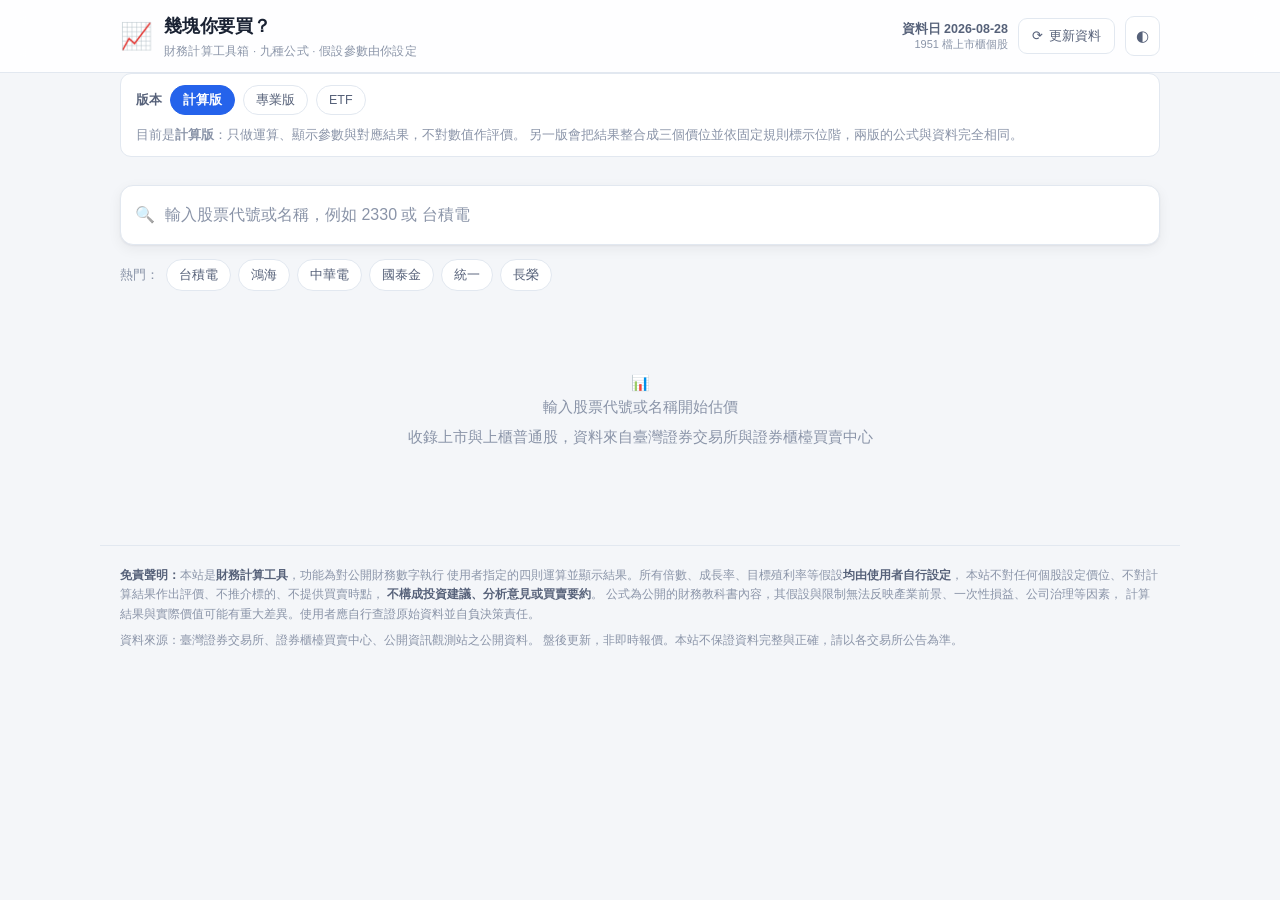
==== index.html @ 464965db "版本更名，並說明折價的四個解讀陷阱 投資判讀版 → 專業版，計算工具版 → 計算版（21 處，含三頁切換列、 標題、說明文字與 README）。  ETF 頁新增「折價就是便宜嗎？」一節。折價在算術上" ====
<!DOCTYPE html>
<html lang="zh-Hant">
<head>
<meta charset="utf-8">
<meta name="viewport" content="width=device-width, initial-scale=1">
<title>幾塊你要買？ ｜ 計算版</title>
<meta name="description" content="台股財務計算工具箱：以本益比、股價淨值比、殖利率、葛拉漢公式等九種公開財務公式，依你自訂的假設參數計算對應股價。資料取自證交所與櫃買中心公開資訊，不提供投資建議。">
<link rel="stylesheet" href="assets/style.css">
<link rel="icon" href="data:image/svg+xml,<svg xmlns='http://www.w3.org/2000/svg' viewBox='0 0 100 100'><text y='.9em' font-size='90'>📈</text></svg>">
</head>
<body>

<header class="topbar">
  <div class="wrap topbar-inner">
    <div class="brand">
      <span class="brand-mark">📈</span>
      <div>
        <h1>幾塊你要買？</h1>
        <p class="brand-sub">財務計算工具箱 · 九種公式 · 假設參數由你設定</p>
      </div>
    </div>
    <div class="topbar-actions">
      <div class="datainfo">
        <span id="dataDate" class="datainfo-date">載入中…</span>
        <span id="dataCount" class="datainfo-count"></span>
      </div>
      <button id="refreshBtn" class="btn btn-ghost" title="直接向證交所 / 櫃買中心抓取最新資料">
        <span class="btn-ico">⟳</span> 更新資料
      </button>
      <button id="themeBtn" class="btn btn-icon" title="切換深淺色">◐</button>
    </div>
  </div>
</header>

<main class="wrap">

  <nav class="editions">
    <span class="editions-label">版本</span>
    <a href="index.html" class="current">計算版</a>
    <a href="pro.html">專業版</a>
    <a href="etf.html">ETF</a>
    <span class="editions-hint">目前是<strong>計算版</strong>：只做運算、顯示參數與對應結果，不對數值作評價。
      另一版會把結果整合成三個價位並依固定規則標示位階，兩版的公式與資料完全相同。</span>
  </nav>

  <!-- 搜尋 -->
  <section class="search-block">
    <div class="search-box">
      <span class="search-ico">🔍</span>
      <input id="q" type="search" autocomplete="off" spellcheck="false"
             placeholder="輸入股票代號或名稱，例如 2330 或 台積電" aria-label="搜尋股票">
      <button id="clearBtn" class="search-clear" hidden aria-label="清除">✕</button>
    </div>
    <ul id="suggest" class="suggest" hidden></ul>
    <div class="quickpicks">
      <span class="quickpicks-label">熱門：</span>
      <button class="chip" data-code="2330">台積電</button>
      <button class="chip" data-code="2317">鴻海</button>
      <button class="chip" data-code="2412">中華電</button>
      <button class="chip" data-code="2882">國泰金</button>
      <button class="chip" data-code="1216">統一</button>
      <button class="chip" data-code="2603">長榮</button>
    </div>
  </section>

  <div id="loading" class="state-msg">正在載入股價資料…</div>
  <div id="errorBox" class="state-msg state-error" hidden></div>

  <!-- 結果 -->
  <section id="result" hidden>

    <!-- 個股概況 -->
    <div class="card stock-head">
      <div class="stock-id">
        <h2><span id="sName">—</span> <span id="sCode" class="code">—</span></h2>
        <span id="sMarket" class="tag">—</span>
        <span id="sDate" class="tag tag-quiet">—</span>
      </div>
      <div class="stock-price">
        <span class="label">收盤價</span>
        <strong id="sPrice">—</strong>
        <span class="unit">元</span>
      </div>
      <dl class="fundamentals">
        <div><dt>EPS<small>近四季</small></dt><dd id="sEps">—</dd></div>
        <div><dt>每股淨值<small>最近一季</small></dt><dd id="sBvps">—</dd></div>
        <div><dt>ROE<small>近四季</small></dt><dd id="sRoe">—</dd></div>
        <div><dt>現金股利<small>近一年</small></dt><dd id="sDps">—</dd></div>
        <div><dt>本益比<small>目前</small></dt><dd id="sPe">—</dd></div>
        <div><dt>股價淨值比<small>目前</small></dt><dd id="sPb">—</dd></div>
        <div><dt>現金殖利率<small>目前</small></dt><dd id="sY">—</dd></div>
        <div><dt>財報基準<small>—</small></dt><dd id="sFq">—</dd></div>
      </dl>
      <div id="dilutionNote" class="dilution-note" hidden></div>
    </div>

    <!-- 綜合結論 -->
    <div class="card summary">
      <div class="summary-head">
        <h3>計算值彙總</h3>
        <p class="summary-sub">下方各公式在你設定的參數下算出的數值，做<strong>敘述統計</strong>。
          本站不對這些數值作評價，也不提供買賣建議。勾選卡片可調整納入哪些公式。</p>
      </div>
      <div class="summary-grid">
        <div class="sum-cell lo"><span class="sum-label">最小計算值</span><strong id="tCheap">—</strong></div>
        <div class="sum-cell mid"><span class="sum-label">中位數</span><strong id="tFair">—</strong></div>
        <div class="sum-cell hi"><span class="sum-label">最大計算值</span><strong id="tRich">—</strong></div>
      </div>
      <div class="gauge">
        <div class="gauge-track">
          <div class="gauge-seg seg-cheap"></div>
          <div class="gauge-seg seg-fair"></div>
          <div class="gauge-seg seg-rich"></div>
          <div id="gaugeMark" class="gauge-mark" style="left:50%">
            <span class="gauge-bubble">現價 <b id="gaugePrice">—</b></span>
          </div>
        </div>
        <div class="gauge-scale">
          <span id="gScaleL" style="left:25%">—</span>
          <span id="gScaleM" style="left:50%">—</span>
          <span id="gScaleR" style="left:75%">—</span>
        </div>
      </div>
      <p id="verdict" class="verdict">—</p>
    </div>

    <!-- 計算公式 -->
    <div id="methods" class="methods"></div>

    <!-- 參數 -->
    <details class="card params">
      <summary><h3>計算參數</h3><span class="params-hint">所有假設都由你設定，改動會立即重算</span></summary>
      <div class="params-body">

        <div class="param-group">
          <h4>資料基準</h4>
          <label class="switch-row">
            <input type="checkbox" id="pUseBands" checked>
            <span>優先使用「該股自身的歷史評價區間」（近 5 年 P20 / P50 / P80）</span>
          </label>
          <p class="param-note">
            這是該股自身過去 5 年實際交易出來的統計分位數，屬客觀歷史紀錄。
            關閉後，本益比類、股價淨值比法、股利法一律改用下方你自訂的固定倍數
            （股價營收比本來就只吃自訂倍數）。上櫃股票因來源未提供歷史資料，一律使用自訂倍數。
          </p>
        </div>

        <div class="param-group">
          <h4>自訂每股盈餘（EPS）</h4>
          <div class="param-row">
            <label>預估年度 EPS
              <input type="number" id="pCustomEps" value="" min="0" max="9999" step="0.01"
                     placeholder="留空 = 自動"> 元</label>
          </div>
          <p class="param-note">
            填入數字後，所有以「預估 EPS」為基礎的公式（年化本益比、月營收動能、
            本益成長比、葛拉漢公式）一律改用你輸入的值，卡片會標示「你輸入的 EPS」。
            留空則沿用本站依季報與月營收算出的數字。
          </p>
        </div>

        <div class="param-group">
          <h4>本益比倍數（無歷史資料時，年化版與近四季版共用）</h4>
          <div class="param-row">
            <label>低 <input type="number" id="pPeLo" value="10" min="1" max="100" step="0.5"> 倍</label>
            <label>中 <input type="number" id="pPeMid" value="15" min="1" max="100" step="0.5"> 倍</label>
            <label>高 <input type="number" id="pPeHi" value="20" min="1" max="100" step="0.5"> 倍</label>
          </div>
        </div>

        <div class="param-group">
          <h4>股價淨值比倍數（無歷史資料時）</h4>
          <div class="param-row">
            <label>低 <input type="number" id="pPbLo" value="0.8" min="0.1" max="20" step="0.1"> 倍</label>
            <label>中 <input type="number" id="pPbMid" value="1.2" min="0.1" max="20" step="0.1"> 倍</label>
            <label>高 <input type="number" id="pPbHi" value="1.8" min="0.1" max="20" step="0.1"> 倍</label>
          </div>
        </div>

        <div class="param-group">
          <h4>目標現金殖利率（無歷史資料時）</h4>
          <div class="param-row">
            <label>高 <input type="number" id="pYHi" value="6.25" min="0.1" max="30" step="0.05"> %</label>
            <label>中 <input type="number" id="pYMid" value="5" min="0.1" max="30" step="0.05"> %</label>
            <label>低 <input type="number" id="pYLo" value="3.125" min="0.1" max="30" step="0.05"> %</label>
          </div>
          <p class="param-note">
            殖利率與價格成反比，殖利率設得越高、算出的對應價越低。
            預設值 6.25 / 5 / 3.125% 即「現金股利 × 16 / 20 / 32 倍」的換算。
          </p>
        </div>

        <div class="param-group">
          <h4>股價營收比倍數（P/S）</h4>
          <div class="param-row">
            <label>低 <input type="number" id="pPsLo" value="0.6" min="0.05" max="30" step="0.1"> 倍</label>
            <label>中 <input type="number" id="pPsMid" value="1.2" min="0.05" max="30" step="0.1"> 倍</label>
            <label>高 <input type="number" id="pPsHi" value="2.5" min="0.05" max="30" step="0.1"> 倍</label>
          </div>
          <p class="param-note">
            合理倍數因產業差異極大 —— 軟體與 IC 設計常在 5~10 倍，
            通路與代工可能低於 0.5 倍。務必依同業水準調整。
          </p>
        </div>

        <div class="param-group">
          <h4>本益成長比（PEG）</h4>
          <div class="param-row">
            <label>低 PEG <input type="number" id="pPegLo" value="0.75" min="0.1" max="5" step="0.05"></label>
            <label>中 PEG <input type="number" id="pPegMid" value="1" min="0.1" max="5" step="0.05"></label>
            <label>高 PEG <input type="number" id="pPegHi" value="1.5" min="0.1" max="5" step="0.05"></label>
            <label>成長率上限 <input type="number" id="pGCap" value="40" min="5" max="200" step="5"> %</label>
          </div>
          <p class="param-note">
            PEG = 本益比 ÷ 盈餘成長率。文獻上常以 1 作為對照基準，這裡的三組值
            由你自行設定。成長率上限用來避免基期過低（例如去年只賺 0.1 元）
            算出極端的倍數。
          </p>
        </div>

        <div class="param-group">
          <h4>葛拉漢公式　V = EPS × (8.5 + 2g)</h4>
          <div class="param-row">
            <label>成長率 g <input type="number" id="pGrahamG" value="5" min="-4" max="50" step="0.5"> %</label>
            <label>敏感度 ± <input type="number" id="pGrahamSpan" value="2" min="0" max="20" step="0.5"> %</label>
          </div>
          <p class="param-note">
            8.5 是葛拉漢 1962 年提出的「零成長公司」基準本益比。g 由你自行判斷輸入，
            本站不替任何個股預設成長率；敏感度用來同時看 g ± 若干百分點的結果。
          </p>
        </div>

        <div class="param-group">
          <h4>ROE 法</h4>
          <div class="param-row">
            <label>要求報酬率 r <input type="number" id="pR" value="8" min="1" max="40" step="0.5"> %</label>
            <label>永續成長率 g <input type="number" id="pG" value="2" min="0" max="15" step="0.5"> %</label>
            <label>安全邊際 <input type="number" id="pMos" value="25" min="0" max="60" step="5"> %</label>
          </div>
          <p class="param-note">g 必須小於 r，否則模型無解。</p>
        </div>

        <button id="resetParams" class="btn btn-ghost btn-sm">還原預設值</button>
      </div>
    </details>

    <!-- 方法說明 -->
    <details class="card explain">
      <summary><h3>九種公式怎麼算？</h3></summary>
      <div class="explain-body">
        <h4>1. 本益比法 —— 年化 EPS（Forward P/E）</h4>
        <p>交易所的本益比是用<strong>近四季 EPS</strong> 算的，反映過去一整年；
           獲利正在成長或衰退的公司，近四季會落後於現況。這個方法改用最新一期
           季報的當年度累計每股盈餘，把它年化成全年預估：</p>
        <pre>年化 EPS = 當年度累計 EPS ÷ 季別 × 4
對應價 = 年化 EPS × 你設定的本益比倍數</pre>
        <p>Q1 乘 4、Q2 乘 2、Q3 乘 4/3、Q4 就是全年。<strong>季數越少，外推成分越重</strong>，
           淡旺季明顯或有一次性損益的公司容易失真，卡片上會標明是用幾季推的。
           倍數與下方的近四季本益比法一樣，優先取該股近 5 年區間。</p>
        <p>各公司申報時間不同，所以<strong>每檔股票用的季別不一樣</strong> —— 卡片標籤會直接寫
           <code>年化 · 115Q2</code> 或 <code>年化 · 115Q1</code>，讓你一眼看出這個估價是用哪一期
           財報推的。已送最新一季的用最新，還沒送的自動退回上一季，不會因此沒有數字。</p>
        <p>順帶一提，近四季虧損的公司交易所不提供本益比，下方的近四季本益比法會標示不適用；
           但如果它今年已經轉盈，這個年化法仍然算得出來。</p>

        <h4>2. 本益比法 —— 近四季 EPS（Trailing P/E）</h4>
        <pre>對應價 = 近四季 EPS × 你設定的本益比倍數</pre>
        <p>最直覺的方法，倍數同樣優先取該股自身近 5 年區間。
           虧損（EPS 為負或無本益比）時不適用；獲利大起大落的公司也容易失真。</p>

        <h4>3. 本益成長比（PEG Ratio）</h4>
        <p>本益比法最大的盲點是完全不理會成長性 —— 同樣 20 倍本益比，年成長 5% 與 30%
           的公司價值天差地遠。PEG 把成長率放進分母：</p>
        <pre>PEG    = 本益比 ÷ 盈餘成長率(%)
對應價 = 預估今年 EPS × 成長率(%) × 你設定的目標 PEG</pre>
        <p>文獻上常以 PEG = 1 作為對照基準，三組目標值由你自行設定。成長率取
           「預估今年 EPS ÷ 去年全年 EPS − 1」，並設有上限（預設 40%），
           避免去年基期過低時算出離譜的目標本益比。
           <strong>去年虧損或今年衰退時不適用</strong>，景氣循環股也容易在高峰期被高估。</p>

        <h4>4. 月營收動能法（Revenue Momentum）</h4>
        <p>台股規定每月 10 日前公布上月營收，是<strong>最即時</strong>的基本面資料 ——
           比季報快約 35 天（季報要等季末後 45 天）。獲利動能轉折時，月營收會先反映。</p>
        <pre>推估年營收 = 當年累計營收 ÷ 已過月數 × 12
推估年 EPS = 推估年營收 × (季報累計 EPS ÷ 季報累計營收)
對應價     = 推估年 EPS × 你設定的本益比倍數</pre>
        <p>括號那一項是「每一元營收貢獻多少每股盈餘」，由季報反推，因此不必查股數，
           也自動涵蓋了稅率與業外損益的平均水準。<strong>前提是淨利率維持穩定</strong> ——
           毛利率大幅變動的公司會失準。金融保險業沒有可比的營收概念，不適用。</p>

        <h4>5. 葛拉漢公式（Graham Formula）</h4>
        <p>出自葛拉漢《The Intelligent Investor》修訂版所載的簡化算式：</p>
        <pre>V = EPS × (8.5 + 2g)</pre>
        <p><strong>8.5</strong> 是葛拉漢 1962 年觀察到「零成長公司」的基準本益比，
           <strong>g</strong> 為預期年成長率（%）。</p>
        <p>本站<strong>不替任何個股預設 g</strong> —— 它完全由你在「計算參數」中輸入，
           卡片會同時列出 g ± 敏感度的三組結果，讓你直接看到假設變動的影響。
           EPS 預設採用本站依季報／月營收算出的預估值，你也可以在參數區覆寫成自己的數字。</p>
        <p>需要注意：此式是 1960 年代的經驗公式，未考慮利率環境（原著另有以 AAA 公司債
           殖利率調整的版本），對高成長股會給出很高的倍數，請自行判斷適用性。</p>

        <h4>6. ROE 法（股東權益報酬率法）</h4>
        <p>用公司「幫股東賺錢的效率」反推它的淨值該值多少倍。由高登成長模型推導：</p>
        <pre>合理股價淨值比 = (ROE − g) ÷ (r − g)
對應價 = 每股淨值 × 模型算出的股價淨值比</pre>
        <p>r 是你要求的年報酬率，g 是你假設的長期成長率，兩者都由你輸入。
           ROE 高於 r 時模型會給出高於淨值的倍數，低於 r 時則相反；
           上下限再依你設定的安全邊際計算。
           <strong>ROE 必須大於 g</strong> 才有意義。</p>

        <h4>7. 股價淨值比法（P/B Ratio）</h4>
        <pre>對應價 = 每股淨值 × 你選定的股價淨值比倍數</pre>
        <p>倍數優先取該股近 5 年的 P20 / P50 / P80。適合資產型、獲利波動大的公司
           （金融、營建、景氣循環股），因為淨值比盈餘穩定。</p>

        <h4>8. 股價營收比（P/S Ratio）</h4>
        <p>營收<strong>恆為正</strong>，所以獲利尚未轉正的公司也估得出來 ——
           這是前面幾種獲利類方法完全無解的族群。</p>
        <pre>每股營收 = 推估年營收 × (季報 EPS ÷ 季報淨利)
對應價   = 每股營收 × 你選定的股價營收比倍數</pre>
        <p>括號那項等於 1 ÷ 股數（虧損時分子分母同號，仍為正），所以不必另外查股本。</p>
        <p><strong>本法預設不納入綜合評估。</strong>合理倍數因產業差異極大 ——
           軟體與 IC 設計常在 5~10 倍，通路與代工可能低於 0.5 倍，沒有一組通用預設值。
           請先參考同業水準調整參數，再勾選納入。另外它完全不看獲利能力，
           營收高但長年虧損的公司會被高估，務必搭配其他方法一起看。</p>

        <h4>9. 股利法（現金股利折現）</h4>
        <pre>對應價 = 每股現金股利 ÷ 你設定的目標殖利率</pre>
        <p>殖利率與價格成反比，所以最高的目標殖利率對應最低的價格。
           經典做法是股利的 16 倍（6.25%）、20 倍（5%）、32 倍（3.125%）。
           適合配息穩定的成熟公司；不配息或配息斷斷續續的股票不適用。</p>

        <h4>除權配股的攤薄修正</h4>
        <p>公司配發<strong>股票股利</strong>（無償配股）時股本會變大，每股盈餘與每股淨值
           應該同步稀釋。但交易所在除權當天，是拿<strong>已經稀釋的股價</strong>除以
           <strong>還沒重算的每股盈餘</strong>來算本益比 —— 實測倫飛、華友聯、豐藝等個股，
           除權日的本益比與股價淨值比都跟著股價跳空 20~30%，每股盈餘完全沒變。</p>
        <p>若直接採用，本站反推的 EPS 與每股淨值就會偏高，讓本益比法、股價淨值比法、
           ROE 法算出的對應價一併灌水。所以只要偵測到「除權日晚於財報基準季的季末」，
           本站會把 EPS 與每股淨值除以 (1 + 配股率) 還原，並在個股卡上標示。
           ROE 是兩者的比值，不受攤薄影響。</p>
        <p><strong>兩個已知限制：</strong>同日又配股又配息的「權息」，公開資料無法把配股率
           與現金股利分離，這種情況只提示不修正；歷史評價區間也同樣帶有配股斷層，
           所以配股頻繁的公司，「近 5 年區間」會比實際略寬。</p>

        <h4>數字怎麼來的</h4>
        <p>證交所與櫃買中心每日公布各股的收盤價、本益比、股價淨值比、現金殖利率，
           本站由此推算：</p>
        <pre>EPS  = 收盤價 ÷ 本益比
每股淨值 = 收盤價 ÷ 股價淨值比
ROE  = EPS ÷ 每股淨值 = 股價淨值比 ÷ 本益比
現金股利 = 收盤價 × 現金殖利率</pre>
      </div>
    </details>

  </section>

  <section id="empty" class="empty">
    <p class="empty-ico">📊</p>
    <p>輸入股票代號或名稱開始估價</p>
    <p class="empty-sub">收錄上市與上櫃普通股，資料來自臺灣證券交易所與證券櫃檯買賣中心</p>
  </section>

</main>

<footer class="foot wrap">
  <p class="disclaimer">
    <strong>免責聲明：</strong>本站是<strong>財務計算工具</strong>，功能為對公開財務數字執行
    使用者指定的四則運算並顯示結果。所有倍數、成長率、目標殖利率等假設<strong>均由使用者自行設定</strong>，
    本站不對任何個股設定價位、不對計算結果作出評價、不推介標的、不提供買賣時點，
    <strong>不構成投資建議、分析意見或買賣要約</strong>。
    公式為公開的財務教科書內容，其假設與限制無法反映產業前景、一次性損益、公司治理等因素，
    計算結果與實際價值可能有重大差異。使用者應自行查證原始資料並自負決策責任。
  </p>
  <p class="foot-src">
    資料來源：臺灣證券交易所、證券櫃檯買賣中心、公開資訊觀測站之公開資料。
    盤後更新，非即時報價。本站不保證資料完整與正確，請以各交易所公告為準。
  </p>
</footer>

<script src="assets/app.js"></script>
</body>
</html>
---- assets/style.css ----
/* ── 基礎 ───────────────────────────────────────────────── */
:root {
  --bg:        #f4f6f9;
  --surface:   #ffffff;
  --surface-2: #f8fafc;
  --border:    #e2e8f0;
  --text:      #1a2233;
  --text-mid:  #566179;
  --text-dim:  #8a94a8;
  --accent:    #2563eb;
  --accent-sf: #eff4ff;
  --cheap:     #0f9d58;   /* 保留給狀態訊息（成功） */
  --cheap-sf:  #e8f6ee;
  --fair:      #d4a017;   /* 保留給狀態訊息（提醒） */
  --fair-sf:   #fdf6e3;
  --rich:      #d93025;   /* 保留給狀態訊息（錯誤） */
  --rich-sf:   #fdecea;
  /* 數值階層：僅表示大小順序，不帶好壞評價 */
  --num-lo:    #5b7cb8;
  --num-mid:   #3c5a94;
  --num-hi:    #24406e;
  --num-lo-sf: #eef2f9;
  --num-mid-sf:#e6ecf6;
  --num-hi-sf: #dde5f2;
  --shadow:    0 1px 2px rgba(16,24,40,.05), 0 4px 14px rgba(16,24,40,.06);
  --radius:    14px;
}
:root[data-theme="dark"] {
  --bg:        #0e1420;
  --surface:   #161d2b;
  --surface-2: #1c2534;
  --border:    #2a3446;
  --text:      #e6ebf4;
  --text-mid:  #a3aec4;
  --text-dim:  #6f7c94;
  --accent:    #6ba0ff;
  --accent-sf: #17233c;
  --cheap:     #4ade80;
  --cheap-sf:  #14301f;
  --fair:      #fbc02d;
  --fair-sf:   #322710;
  --rich:      #ff6b6b;
  --rich-sf:   #351a1a;
  --num-lo:    #8fb3e6;
  --num-mid:   #a9c6f0;
  --num-hi:    #c6dbfa;
  --num-lo-sf: #182236;
  --num-mid-sf:#1c2941;
  --num-hi-sf: #21304c;
  --shadow:    0 1px 2px rgba(0,0,0,.3), 0 4px 16px rgba(0,0,0,.25);
}

* { box-sizing: border-box; }
/* hidden 屬性只給 display:none 的預設值，會被元素自己的 display 規則蓋掉，
   所以明確宣告一次，否則設了 display:flex 的元素隱藏不了 */
[hidden] { display: none !important; }
html { -webkit-text-size-adjust: 100%; }
body {
  margin: 0;
  background: var(--bg);
  color: var(--text);
  font-family: "Inter", -apple-system, BlinkMacSystemFont, "Segoe UI",
               "Noto Sans TC", "PingFang TC", "Microsoft JhengHei", sans-serif;
  font-size: 15px;
  line-height: 1.6;
  -webkit-font-smoothing: antialiased;
}
h1, h2, h3, h4 { margin: 0; font-weight: 650; letter-spacing: -.01em; }
.wrap { max-width: 1080px; margin: 0 auto; padding: 0 20px; }

/* 數字一律等寬，避免跳動 */
.num, strong, dd, .code, input[type="number"] { font-variant-numeric: tabular-nums; }

/* ── 頂列 ───────────────────────────────────────────────── */
.topbar {
  position: sticky; top: 0; z-index: 50;
  background: color-mix(in srgb, var(--surface) 88%, transparent);
  backdrop-filter: saturate(180%) blur(12px);
  border-bottom: 1px solid var(--border);
}
.topbar-inner {
  display: flex; align-items: center; justify-content: space-between;
  gap: 16px; padding-top: 12px; padding-bottom: 12px;
}
.brand { display: flex; align-items: center; gap: 12px; }
.brand-mark { font-size: 26px; line-height: 1; }
.brand h1 { font-size: 18px; }
.brand-sub { margin: 1px 0 0; font-size: 11.5px; color: var(--text-dim); letter-spacing: .02em; }
.topbar-actions { display: flex; align-items: center; gap: 10px; }
.datainfo { text-align: right; line-height: 1.3; }
.datainfo-date { display: block; font-size: 12.5px; font-weight: 600; color: var(--text-mid); }
.datainfo-count { display: block; font-size: 11px; color: var(--text-dim); }

.btn {
  font: inherit; font-size: 13px; font-weight: 550;
  padding: 7px 13px; border-radius: 9px;
  border: 1px solid var(--border); background: var(--surface);
  color: var(--text-mid); cursor: pointer;
  transition: background .15s, color .15s, border-color .15s;
  display: inline-flex; align-items: center; gap: 6px; white-space: nowrap;
}
.btn:hover { background: var(--accent-sf); color: var(--accent); border-color: var(--accent); }
.btn:disabled { opacity: .55; cursor: progress; }
.btn-icon { padding: 7px 10px; font-size: 15px; }
.btn-sm { font-size: 12.5px; padding: 6px 11px; }
.btn-ico { display: inline-block; }
.btn.busy .btn-ico { animation: spin .9s linear infinite; }
@keyframes spin { to { transform: rotate(360deg); } }

/* ── 搜尋 ───────────────────────────────────────────────── */
.search-block { position: relative; margin: 28px 0 20px; }
.search-box {
  display: flex; align-items: center; gap: 10px;
  background: var(--surface); border: 1px solid var(--border);
  border-radius: 13px; padding: 4px 14px; box-shadow: var(--shadow);
  transition: border-color .15s, box-shadow .15s;
}
.search-box:focus-within {
  border-color: var(--accent);
  box-shadow: 0 0 0 4px color-mix(in srgb, var(--accent) 14%, transparent);
}
.search-ico { font-size: 16px; opacity: .55; }
#q {
  flex: 1; font: inherit; font-size: 16px; padding: 12px 0;
  border: 0; outline: 0; background: none; color: var(--text); min-width: 0;
}
#q::placeholder { color: var(--text-dim); }
#q::-webkit-search-cancel-button { display: none; }
.search-clear {
  border: 0; background: none; cursor: pointer; font-size: 14px;
  color: var(--text-dim); padding: 4px 6px; border-radius: 6px;
}
.search-clear:hover { background: var(--surface-2); color: var(--text); }

.suggest {
  position: absolute; z-index: 40; left: 0; right: 0; top: calc(100% + 6px);
  margin: 0; padding: 6px; list-style: none; max-height: 340px; overflow-y: auto;
  background: var(--surface); border: 1px solid var(--border);
  border-radius: 12px; box-shadow: var(--shadow);
}
.suggest li {
  display: flex; align-items: center; gap: 10px;
  padding: 9px 12px; border-radius: 8px; cursor: pointer;
}
.suggest li:hover, .suggest li.active { background: var(--accent-sf); }
.suggest .no-hit { color: var(--text-dim); font-size: 13px; cursor: default; }
.suggest .no-hit:hover { background: none; }
.suggest .s-code { font-weight: 650; min-width: 52px; color: var(--accent); }
.suggest .s-name { flex: 1; }
.suggest .s-meta { font-size: 12px; color: var(--text-dim); }

.quickpicks { display: flex; align-items: center; flex-wrap: wrap; gap: 7px; margin-top: 14px; }
.quickpicks-label { font-size: 12.5px; color: var(--text-dim); }
.chip {
  font: inherit; font-size: 12.5px; padding: 5px 12px; cursor: pointer;
  border: 1px solid var(--border); border-radius: 999px;
  background: var(--surface); color: var(--text-mid);
  transition: background .15s, color .15s, border-color .15s;
}
.chip:hover { background: var(--accent-sf); color: var(--accent); border-color: var(--accent); }

/* ── 狀態訊息 ────────────────────────────────────────────── */
.state-msg {
  padding: 16px; border-radius: var(--radius); text-align: center;
  color: var(--text-mid); font-size: 14px;
  background: var(--surface); border: 1px solid var(--border); margin-bottom: 18px;
}
.state-msg b { display: block; margin-bottom: 3px; }
.state-error { background: var(--rich-sf); border-color: var(--rich); color: var(--rich); text-align: left; }
.state-warn  { background: var(--fair-sf); border-color: var(--fair); color: var(--fair); text-align: left; }
.state-ok    { background: var(--cheap-sf); border-color: var(--cheap); color: var(--cheap); text-align: left; }
.state-warn b, .state-ok b, .state-error b { font-weight: 700; }
.state-warn b:not(:first-child) { display: inline; }

/* ── 卡片 ───────────────────────────────────────────────── */
.card {
  background: var(--surface); border: 1px solid var(--border);
  border-radius: var(--radius); box-shadow: var(--shadow);
  padding: 20px; margin-bottom: 18px;
}

/* 個股概況 */
.stock-head { display: grid; gap: 16px; }
.stock-id { display: flex; align-items: center; flex-wrap: wrap; gap: 9px; }
.stock-id h2 { font-size: 22px; }
.code { color: var(--text-dim); font-weight: 550; font-size: 17px; }
.tag {
  font-size: 11.5px; font-weight: 600; padding: 2.5px 9px; border-radius: 999px;
  background: var(--accent-sf); color: var(--accent);
}
.tag-quiet { background: var(--surface-2); color: var(--text-dim); }
.stock-price { display: flex; align-items: baseline; gap: 8px; }
.stock-price .label { font-size: 12.5px; color: var(--text-dim); }
.stock-price strong { font-size: 34px; font-weight: 700; letter-spacing: -.02em; }
.stock-price .unit { font-size: 13px; color: var(--text-dim); }

.fundamentals {
  display: grid; grid-template-columns: repeat(4, 1fr); gap: 1px;
  margin: 0; background: var(--border); border: 1px solid var(--border);
  border-radius: 10px; overflow: hidden;
}
.fundamentals > div { background: var(--surface); padding: 11px 13px; }
.fundamentals dt { font-size: 11.5px; color: var(--text-dim); margin-bottom: 3px; }
.fundamentals dt small { font-size: 10px; opacity: .75; margin-left: 3px; }
.fundamentals dd { margin: 0; font-size: 17px; font-weight: 650; }

/* 除權配股攤薄提示 */
.dilution-note {
  display: flex; gap: 11px; align-items: flex-start;
  padding: 13px 15px; border-radius: 11px;
  background: var(--accent-sf);
  border: 1px solid color-mix(in srgb, var(--accent) 28%, transparent);
  font-size: 12.5px; line-height: 1.7; color: var(--text-mid);
}
.dilution-note b { color: var(--accent); font-weight: 650; }
.dilution-note .dn-ico { font-size: 15px; line-height: 1.4; flex-shrink: 0; }
.formula-adj { color: var(--accent); }

/* ── 綜合評估 ────────────────────────────────────────────── */
.summary-head { margin-bottom: 16px; }
.summary h3 { font-size: 16px; }
.summary-sub { margin: 3px 0 0; font-size: 12.5px; color: var(--text-dim); }
.summary-grid { display: grid; grid-template-columns: repeat(3, 1fr); gap: 12px; }
.sum-cell { padding: 14px; border-radius: 11px; text-align: center; border: 1px solid transparent; }
.sum-cell .sum-label { display: block; font-size: 12px; font-weight: 600; margin-bottom: 3px; }
.sum-cell strong { font-size: 26px; font-weight: 700; letter-spacing: -.02em; }
.sum-cell.lo  { background: var(--num-lo-sf);  border-color: color-mix(in srgb, var(--num-lo) 30%, transparent);  color: var(--num-lo); }
.sum-cell.mid { background: var(--num-mid-sf); border-color: color-mix(in srgb, var(--num-mid) 35%, transparent); color: var(--num-mid); }
.sum-cell.hi  { background: var(--num-hi-sf);  border-color: color-mix(in srgb, var(--num-hi) 30%, transparent);  color: var(--num-hi); }

/* 位階尺標 */
.gauge { margin: 26px 0 12px; }
.gauge-track { position: relative; display: flex; height: 12px; border-radius: 999px; overflow: visible; }
/* 段寬對應 app.js 的位階映射：便宜段 0–25%、合理段 25–75%、昂貴段 75–100% */
.seg-cheap { flex: 0 0 25%; }
.seg-fair  { flex: 1 1 auto; }
.seg-rich  { flex: 0 0 25%; }
.seg-cheap { background: linear-gradient(90deg, var(--num-lo), color-mix(in srgb, var(--num-lo) 50%, var(--num-mid))); border-radius: 999px 0 0 999px; }
.seg-fair  { background: linear-gradient(90deg, color-mix(in srgb, var(--num-lo) 50%, var(--num-mid)), var(--num-mid)); }
.seg-rich  { background: linear-gradient(90deg, var(--num-mid), var(--num-hi)); border-radius: 0 999px 999px 0; }
.gauge-mark {
  position: absolute; top: -5px; width: 4px; height: 22px; border-radius: 3px;
  background: var(--text); transform: translateX(-50%);
  box-shadow: 0 0 0 3px var(--surface); transition: left .45s cubic-bezier(.4,0,.2,1);
}
.gauge-bubble {
  position: absolute; bottom: 28px; left: 50%; transform: translateX(-50%);
  white-space: nowrap; font-size: 12px; font-weight: 600;
  background: var(--text); color: var(--surface);
  padding: 4px 10px; border-radius: 7px;
}
.gauge-bubble::after {
  content: ""; position: absolute; top: 100%; left: 50%; transform: translateX(-50%);
  border: 5px solid transparent; border-top-color: var(--text);
}
.gauge-scale {
  position: relative; height: 20px; margin-top: 12px;
  font-size: 11.5px; color: var(--text-dim);
}
/* 刻度絕對定位在 25% / 50% / 75%，與軌道上的價位邊界一致 */
.gauge-scale span {
  position: absolute; transform: translateX(-50%); white-space: nowrap;
}
.gauge-scale b { font-weight: 650; }
.gauge-scale i { font-style: normal; }
#gScaleL b { color: var(--num-lo); }
#gScaleM b { color: var(--num-mid); }
#gScaleR b { color: var(--num-hi); }
.gauge-scale span::before {
  content: ""; position: absolute; top: -13px; left: 50%;
  width: 1px; height: 6px; background: var(--border);
}
.verdict {
  margin: 16px 0 0; padding: 13px 15px; border-radius: 10px;
  background: var(--surface-2); font-size: 14px; line-height: 1.6;
}
.verdict b { font-weight: 700; }
.verdict-thin {
  display: block; margin-top: 9px; padding-top: 9px;
  border-top: 1px dashed currentColor; font-size: 12.5px; opacity: .95;
}
.verdict-note {
  display: block; margin-top: 8px; font-size: 12px; color: var(--text-dim); line-height: 1.65;
}

/* ── 四大估價法 ──────────────────────────────────────────── */
.methods { display: grid; grid-template-columns: repeat(2, 1fr); gap: 18px; margin-bottom: 18px; }
.method {
  background: var(--surface); border: 1px solid var(--border);
  border-radius: var(--radius); box-shadow: var(--shadow);
  padding: 18px; display: flex; flex-direction: column;
}
.method.off { opacity: .5; }
.method.na { opacity: .72; }
.method-head { display: flex; align-items: flex-start; gap: 10px; margin-bottom: 4px; }
.method-head h3 { font-size: 15.5px; flex: 1; }
.method-head h3 .m-en { font-weight: 500; color: var(--text-dim); font-size: 12px; margin-left: 5px; }
.method-head h3 .m-tag {
  display: inline-block; margin-left: 6px; padding: 1px 7px; border-radius: 999px;
  background: var(--accent-sf); color: var(--accent); font-size: 11px; font-weight: 600;
  vertical-align: 1.5px;
}
.basis-src { margin-left: 6px; opacity: .85; }
.formula-warn { color: var(--fair); }
.method-toggle { width: 17px; height: 17px; margin: 3px 0 0; accent-color: var(--accent); cursor: pointer; flex-shrink: 0; }
.method-basis { font-size: 11.5px; color: var(--text-dim); margin: 0 0 14px; }
.method-basis .basis-tag {
  display: inline-block; padding: 1.5px 7px; border-radius: 999px;
  background: var(--surface-2); margin-right: 5px; font-weight: 600;
}
.method-prices { display: grid; grid-template-columns: repeat(3, 1fr); gap: 8px; margin-bottom: 12px; }
.mp { text-align: center; padding: 10px 6px; border-radius: 9px; background: var(--surface-2); }
.mp span { display: block; font-size: 11px; color: var(--text-dim); margin-bottom: 2px; }
.mp strong { font-size: 19px; font-weight: 700; }
.mp.lo  strong { color: var(--num-lo); }
.mp.mid strong { color: var(--num-mid); }
.mp.hi  strong { color: var(--num-hi); }
.method-formula {
  margin: auto 0 0; padding-top: 12px; border-top: 1px dashed var(--border);
  font-size: 11.5px; color: var(--text-dim); line-height: 1.65; font-variant-numeric: tabular-nums;
}
.method-na {
  margin: auto 0 0; padding: 10px 12px; border-radius: 9px;
  background: var(--surface-2); font-size: 12.5px; color: var(--text-mid);
}

/* ── 參數 / 說明 ─────────────────────────────────────────── */
details.card > summary {
  list-style: none; cursor: pointer; display: flex; align-items: baseline;
  gap: 10px; user-select: none;
}
details.card > summary::-webkit-details-marker { display: none; }
details.card > summary::after {
  content: "▾"; margin-left: auto; color: var(--text-dim);
  transition: transform .2s; font-size: 12px;
}
details.card[open] > summary::after { transform: rotate(180deg); }
details.card summary h3 { font-size: 15.5px; }
.params-hint { font-size: 12px; color: var(--text-dim); }
.params-body { margin-top: 18px; display: grid; gap: 18px; }
.param-group h4 { font-size: 13px; margin-bottom: 8px; color: var(--text-mid); }
.param-row { display: flex; flex-wrap: wrap; gap: 12px; }
.param-row label {
  display: inline-flex; align-items: center; gap: 7px;
  font-size: 12.5px; color: var(--text-mid);
}
.param-row input[type="number"] {
  font: inherit; font-size: 13px; width: 78px; padding: 6px 9px;
  border: 1px solid var(--border); border-radius: 8px;
  background: var(--surface-2); color: var(--text);
}
.param-row input:focus { outline: 2px solid var(--accent); outline-offset: -1px; }
.switch-row { display: flex; align-items: flex-start; gap: 9px; font-size: 13px; cursor: pointer; }
.switch-row input { width: 17px; height: 17px; margin: 2px 0 0; accent-color: var(--accent); flex-shrink: 0; }
.param-note { margin: 7px 0 0; font-size: 11.5px; color: var(--text-dim); line-height: 1.6; }

.explain-body { margin-top: 14px; font-size: 13.5px; color: var(--text-mid); }
.explain-body h4 { font-size: 13.5px; color: var(--text); margin: 20px 0 6px; }
.explain-body h4:first-child { margin-top: 4px; }
.explain-body p { margin: 0 0 8px; }
.explain-body pre {
  margin: 8px 0 10px; padding: 11px 13px; overflow-x: auto;
  background: var(--surface-2); border-radius: 9px; border: 1px solid var(--border);
  font-family: ui-monospace, SFMono-Regular, Menlo, monospace;
  font-size: 12.5px; line-height: 1.7; color: var(--text);
}

/* ── 空狀態 / 頁尾 ───────────────────────────────────────── */
.empty { text-align: center; padding: 60px 20px; color: var(--text-dim); }
.empty-ico { font-size: 42px; margin: 0 0 10px; }
.empty p { margin: 0; font-size: 15px; }
.empty-sub { margin-top: 6px !important; font-size: 12.5px; }
.foot { margin: 36px auto 40px; padding-top: 20px; border-top: 1px solid var(--border); }
.disclaimer, .foot-src { font-size: 11.5px; color: var(--text-dim); line-height: 1.7; margin: 0 0 7px; }
.disclaimer strong { color: var(--text-mid); }

/* ── 響應式 ─────────────────────────────────────────────── */
@media (max-width: 860px) {
  .methods { grid-template-columns: 1fr; }
  .fundamentals { grid-template-columns: repeat(2, 1fr); }
}
@media (max-width: 640px) {
  .wrap { padding: 0 14px; }
  .topbar-inner { flex-wrap: wrap; gap: 10px; }
  .brand h1 { font-size: 16px; }
  .brand-sub { display: none; }
  .datainfo { text-align: left; }
  .stock-price strong { font-size: 28px; }
  .summary-grid { grid-template-columns: 1fr; gap: 8px; }
  .sum-cell { display: flex; align-items: baseline; justify-content: space-between; text-align: left; }
  .sum-cell .sum-label { margin-bottom: 0; }
  .sum-cell strong { font-size: 21px; }
  .param-row label { flex: 1 1 100%; justify-content: space-between; }
  .param-row input[type="number"] { width: 96px; }
  /* 窄螢幕只留數字，否則三個刻度會黏成一片 */
  .gauge-scale { font-size: 10.5px; }
  .gauge-scale i { display: none; }
}
@media (prefers-reduced-motion: reduce) {
  * { transition: none !important; animation: none !important; }
}

/* ═══════════════════════════════════════════════════════════
   專業版（pro.html）的覆蓋規則

   計算版刻意用中性藍階，只表示數值大小；專業版改回台股
   習慣的綠（便宜）／黃（合理）／紅（昂貴），並加上位階配色。
   兩版共用同一份 style.css 與 app.js，只有這一段不同。
   ═══════════════════════════════════════════════════════════ */
body[data-mode="pro"] .sum-cell.lo  { background: var(--cheap-sf); border-color: color-mix(in srgb, var(--cheap) 30%, transparent); color: var(--cheap); }
body[data-mode="pro"] .sum-cell.mid { background: var(--fair-sf);  border-color: color-mix(in srgb, var(--fair) 30%, transparent);  color: var(--fair); }
body[data-mode="pro"] .sum-cell.hi  { background: var(--rich-sf);  border-color: color-mix(in srgb, var(--rich) 30%, transparent);  color: var(--rich); }

body[data-mode="pro"] .mp.lo  strong { color: var(--cheap); }
body[data-mode="pro"] .mp.mid strong { color: var(--fair); }
body[data-mode="pro"] .mp.hi  strong { color: var(--rich); }

body[data-mode="pro"] .seg-cheap { background: linear-gradient(90deg, var(--cheap), color-mix(in srgb, var(--cheap) 55%, var(--fair))); }
body[data-mode="pro"] .seg-fair  { background: linear-gradient(90deg, color-mix(in srgb, var(--cheap) 55%, var(--fair)), var(--fair)); }
body[data-mode="pro"] .seg-rich  { background: linear-gradient(90deg, var(--fair), var(--rich)); }

body[data-mode="pro"] #gScaleL b { color: var(--cheap); }
body[data-mode="pro"] #gScaleM b { color: var(--fair); }
body[data-mode="pro"] #gScaleR b { color: var(--rich); }

/* 位階配色 */
body[data-mode="pro"] .verdict.is-cheap  { background: var(--cheap-sf); color: var(--cheap); }
body[data-mode="pro"] .verdict.is-nearby { background: var(--cheap-sf); color: var(--cheap); opacity: .92; }
body[data-mode="pro"] .verdict.is-fair   { background: var(--fair-sf);  color: var(--fair); }
body[data-mode="pro"] .verdict.is-rich   { background: var(--rich-sf);  color: var(--rich); }
body[data-mode="pro"] .verdict-note { color: inherit; opacity: .78; }

/* 版本切換列 */
.editions {
  display: flex; align-items: center; gap: 8px; flex-wrap: wrap;
  margin: 0 0 18px; padding: 11px 15px; border-radius: 11px;
  background: var(--surface); border: 1px solid var(--border);
  font-size: 12.5px; color: var(--text-dim);
}
.editions-label { font-weight: 600; color: var(--text-mid); }
.editions a {
  padding: 4px 12px; border-radius: 999px; text-decoration: none;
  border: 1px solid var(--border); color: var(--text-mid); transition: all .15s;
}
.editions a:hover { border-color: var(--accent); color: var(--accent); background: var(--accent-sf); }
.editions a.current {
  background: var(--accent); border-color: var(--accent); color: #fff; font-weight: 600;
}
.editions .editions-hint { flex: 1 1 100%; margin-top: 2px; line-height: 1.6; }

/* 進場規則卡（僅專業版） */
.rules h3 { font-size: 15.5px; }
.rules-sub { margin: 4px 0 14px; font-size: 12.5px; color: var(--text-dim); line-height: 1.6; }
.rules-table { width: 100%; border-collapse: collapse; font-size: 13px; }
.rules-table td {
  padding: 9px 12px; border-bottom: 1px solid var(--border); vertical-align: middle;
}
.rules-table tr:last-child td { border-bottom: 0; }
.rules-table td:first-child { color: var(--text-mid); white-space: nowrap; width: 45%; }
.rules-table b { font-weight: 700; }
.dot {
  display: inline-block; width: 9px; height: 9px; border-radius: 50%;
  margin-right: 8px; vertical-align: 0;
}
.dot-cheap  { background: var(--cheap); }
.dot-nearby { background: color-mix(in srgb, var(--cheap) 55%, var(--fair)); }
.dot-fair   { background: var(--fair); }
.dot-rich   { background: var(--rich); }
.rules-note {
  margin: 14px 0 0; padding: 11px 13px; border-radius: 9px;
  background: var(--surface-2); font-size: 12px; color: var(--text-mid); line-height: 1.7;
}
@media (max-width: 640px) {
  .rules-table td:first-child { width: auto; white-space: normal; }
  .rules-table td { padding: 8px 6px; font-size: 12.5px; }
}

/* ═══════════════════════════════════════════════════════════
   ETF 頁（etf.html）
   ═══════════════════════════════════════════════════════════ */
.etf-head { display: grid; gap: 14px; }
.etf-full { margin: -6px 0 0; font-size: 12.5px; color: var(--text-dim); line-height: 1.5; }

.etf-prem {
  display: grid; gap: 16px; padding: 18px; border-radius: 12px;
  background: var(--surface-2); border: 1px solid var(--border);
}
.etf-prem-main { display: flex; align-items: baseline; flex-wrap: wrap; gap: 10px; }
.etf-prem-main .label { font-size: 12.5px; color: var(--text-dim); }
.etf-prem-main strong { font-size: 40px; font-weight: 700; letter-spacing: -.02em; }
.etf-prem-main strong.prem-up { color: var(--rich); }
.etf-prem-main strong.prem-down { color: var(--cheap); }
.etf-prem-word { font-size: 13px; color: var(--text-mid); }

.etf-prem-calc {
  display: flex; align-items: flex-end; flex-wrap: wrap; gap: 12px;
  padding-top: 14px; border-top: 1px dashed var(--border);
}
.etf-prem-calc > div { display: flex; flex-direction: column; gap: 2px; }
.etf-prem-calc span { font-size: 11px; color: var(--text-dim); }
.etf-prem-calc b { font-size: 18px; font-weight: 650; font-variant-numeric: tabular-nums; }
.etf-prem-calc .op { justify-content: flex-end; font-size: 15px; color: var(--text-dim); padding-bottom: 2px; }

/* 適用性對照表 */
.etf-fit td:first-child { width: 55%; }
.etf-fit .no { color: var(--text-dim); }
.etf-fit .partial { color: var(--fair); font-weight: 600; }
.etf-fit .yes { color: var(--cheap); font-weight: 600; }
.etf-why { margin-bottom: 18px; }

/* 排行 */
.board-grid { display: grid; grid-template-columns: 1fr 1fr; gap: 20px; margin-top: 14px; }
.board-title { font-size: 13px; margin-bottom: 8px; }
.board-title.rich { color: var(--rich); }
.board-title.cheap { color: var(--cheap); }
.board-list { list-style: none; margin: 0; padding: 0; counter-reset: b; }
.board-list li { counter-increment: b; }
.board-list a {
  display: flex; align-items: center; gap: 9px; padding: 7px 10px;
  border-radius: 8px; text-decoration: none; color: var(--text-mid); font-size: 13px;
}
.board-list a:hover { background: var(--accent-sf); }
.board-list a::before {
  content: counter(b); font-size: 11px; color: var(--text-dim);
  min-width: 16px; text-align: right;
}
.bl-code { font-weight: 650; color: var(--accent); min-width: 58px; }
.bl-name { flex: 1; overflow: hidden; text-overflow: ellipsis; white-space: nowrap; }
.bl-kind { font-size: 11px; color: var(--text-dim); }
.bl-prem { font-weight: 650; font-variant-numeric: tabular-nums; min-width: 58px; text-align: right; }
.bl-prem.up { color: var(--rich); }
.bl-prem.down { color: var(--cheap); }

@media (max-width: 720px) {
  .board-grid { grid-template-columns: 1fr; }
  .etf-prem-main strong { font-size: 32px; }
  .bl-kind { display: none; }
}

.etf-caveats { margin: 8px 0 10px; padding-left: 20px; font-size: 13.5px; color: var(--text-mid); }
.etf-caveats li { margin-bottom: 8px; line-height: 1.7; }
.etf-caveats strong { color: var(--text); }
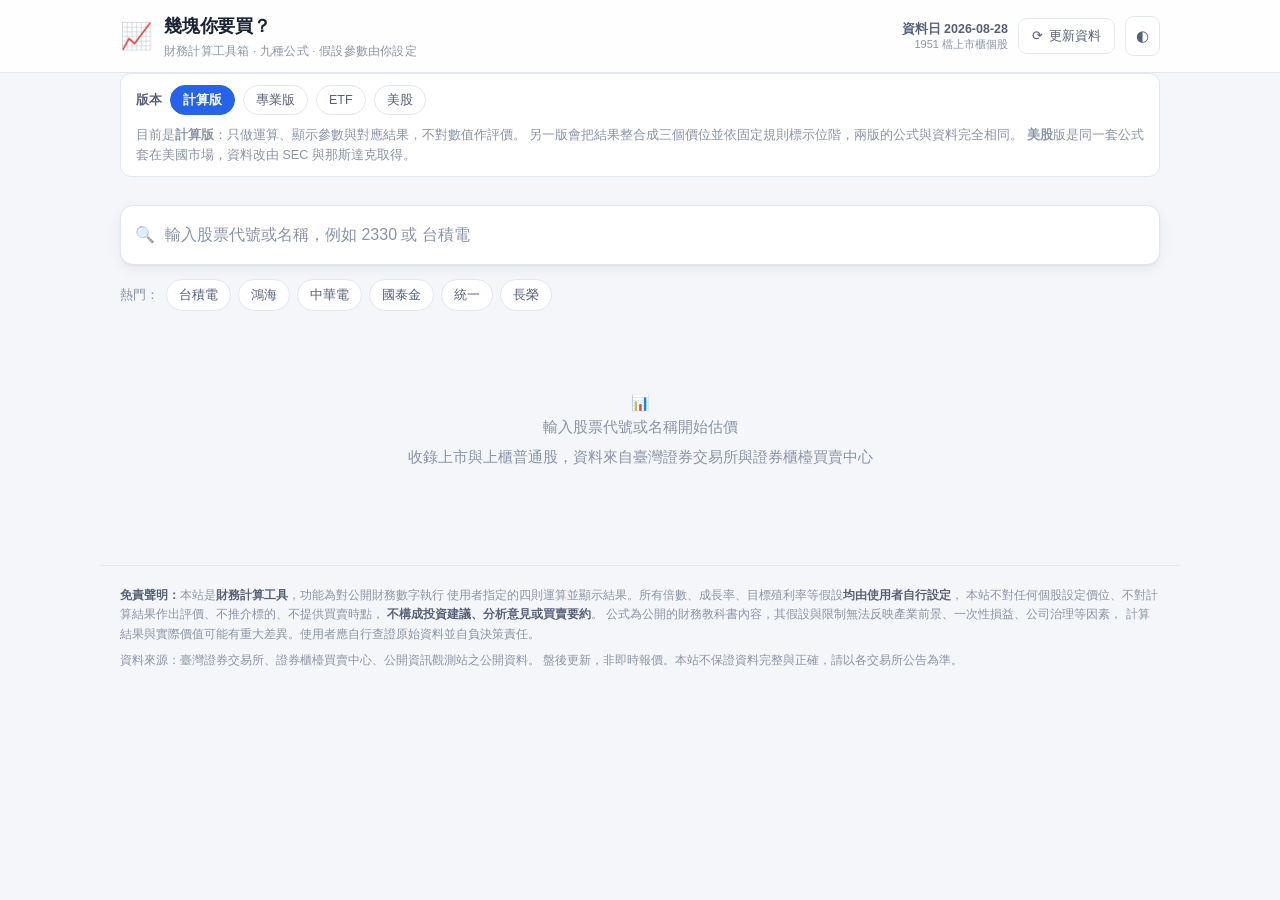
==== commit 542c78af: "新增美股頁，資料改由 SEC EDGAR 與那斯達克取得 公式沿用台股那九種，但兩地公開的東西不一樣，有四處是被資料逼出來的差異：  1. 每股數字方向相反。台灣的交易所每天直接公布本益比與股價淨值比" ====
--- a/index.html
+++ b/index.html
@@ -39,8 +39,10 @@
     <a href="index.html" class="current">計算版</a>
     <a href="pro.html">專業版</a>
     <a href="etf.html">ETF</a>
+    <a href="us.html">美股</a>
     <span class="editions-hint">目前是<strong>計算版</strong>：只做運算、顯示參數與對應結果，不對數值作評價。
-      另一版會把結果整合成三個價位並依固定規則標示位階，兩版的公式與資料完全相同。</span>
+      另一版會把結果整合成三個價位並依固定規則標示位階，兩版的公式與資料完全相同。
+      <strong>美股</strong>版是同一套公式套在美國市場，資料改由 SEC 與那斯達克取得。</span>
   </nav>
 
   <!-- 搜尋 -->
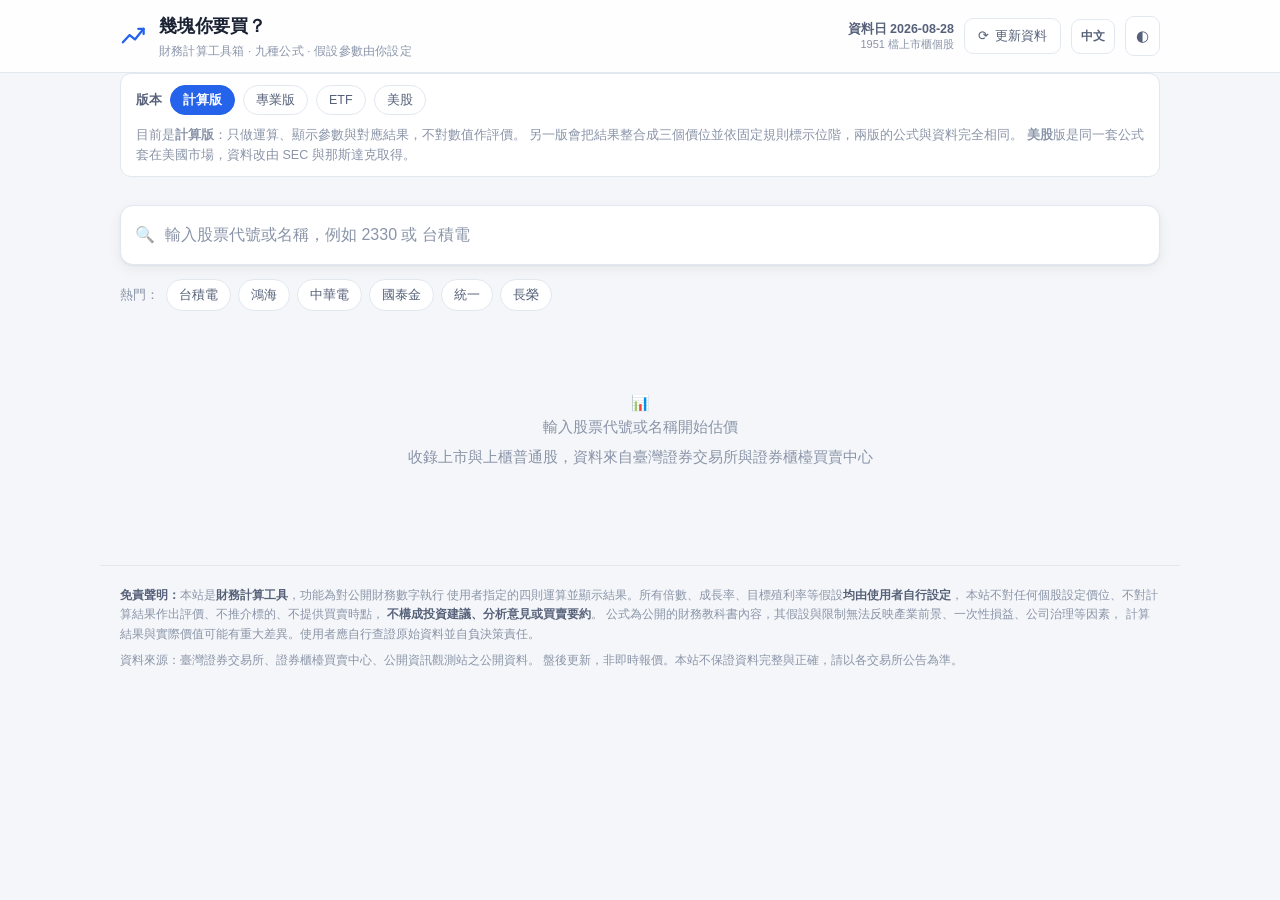
==== commit b8404321: "新增中英切換，logo 改為藍色折線圖，比較說明移到頁尾 語言切換分成兩條路，因為靜態文字與程式產生的文字性質不同：    HTML 的靜態文字 —— 中英兩份都寫在原始碼裡，用 CSS 決定顯示哪一" ====
--- a/index.html
+++ b/index.html
@@ -3,17 +3,19 @@
 <head>
 <meta charset="utf-8">
 <meta name="viewport" content="width=device-width, initial-scale=1">
-<title>幾塊你要買？ ｜ 計算版</title>
-<meta name="description" content="台股財務計算工具箱：以本益比、股價淨值比、殖利率、葛拉漢公式等九種公開財務公式，依你自訂的假設參數計算對應股價。資料取自證交所與櫃買中心公開資訊，不提供投資建議。">
+<title data-en="What's Your Price? | Taiwan Calculator">幾塊你要買？ ｜ 計算版</title>
+<meta name="description" content="台股財務計算工具箱：以本益比、股價淨值比、殖利率、葛拉漢公式等九種公開財務公式，依你自訂的假設參數計算對應股價。資料取自證交所與櫃買中心公開資訊，不提供投資建議。"
+      data-en="Taiwan stock financial calculator: nine public finance formulas — P/E, P/B, dividend yield, the Graham formula and more — computing a corresponding price from the assumptions you set. Data from the TWSE and TPEx. Not investment advice.">
 <link rel="stylesheet" href="assets/style.css">
-<link rel="icon" href="data:image/svg+xml,<svg xmlns='http://www.w3.org/2000/svg' viewBox='0 0 100 100'><text y='.9em' font-size='90'>📈</text></svg>">
+<script src="assets/i18n.js"></script>
+<link rel="icon" href="data:image/svg+xml,<svg xmlns='http://www.w3.org/2000/svg' viewBox='0 0 28 28' fill='none' stroke='%232563eb' stroke-width='2.6' stroke-linecap='round' stroke-linejoin='round'><polyline points='3,20 10,12.5 15.5,17 24.5,6'/><polyline points='19,6 24.5,6 24.5,11.5'/></svg>">
 </head>
 <body>
 
 <header class="topbar">
   <div class="wrap topbar-inner">
     <div class="brand">
-      <span class="brand-mark">📈</span>
+      <span class="brand-mark" aria-hidden="true"><svg viewBox="0 0 28 28" fill="none" stroke="currentColor" stroke-width="2.4" stroke-linecap="round" stroke-linejoin="round"><polyline points="3,20 10,12.5 15.5,17 24.5,6"/><polyline points="19,6 24.5,6 24.5,11.5"/></svg></span>
       <div>
         <h1>幾塊你要買？</h1>
         <p class="brand-sub">財務計算工具箱 · 九種公式 · 假設參數由你設定</p>
@@ -27,7 +29,9 @@
       <button id="refreshBtn" class="btn btn-ghost" title="直接向證交所 / 櫃買中心抓取最新資料">
         <span class="btn-ico">⟳</span> 更新資料
       </button>
-      <button id="themeBtn" class="btn btn-icon" title="切換深淺色">◐</button>
+      <button id="langBtn" class="btn btn-icon btn-lang" title="Switch to English">EN</button>
+      <button id="themeBtn" class="btn btn-icon" title="切換深淺色"
+              data-title-en="Toggle dark mode">◐</button>
     </div>
   </div>
 </header>
--- a/assets/style.css
+++ b/assets/style.css
@@ -83,7 +83,9 @@
   gap: 16px; padding-top: 12px; padding-bottom: 12px;
 }
 .brand { display: flex; align-items: center; gap: 12px; }
-.brand-mark { font-size: 26px; line-height: 1; }
+/* 站名旁的折線圖。用 currentColor + var(--accent)，深色模式會自動換成亮藍 */
+.brand-mark { display: flex; align-items: center; color: var(--accent); }
+.brand-mark svg { width: 27px; height: 27px; display: block; }
 .brand h1 { font-size: 18px; }
 .brand-sub { margin: 1px 0 0; font-size: 11.5px; color: var(--text-dim); letter-spacing: .02em; }
 .topbar-actions { display: flex; align-items: center; gap: 10px; }
@@ -540,3 +542,21 @@
 .etf-caveats { margin: 8px 0 10px; padding-left: 20px; font-size: 13.5px; color: var(--text-mid); }
 .etf-caveats li { margin-bottom: 8px; line-height: 1.7; }
 .etf-caveats strong { color: var(--text); }
+
+
+/* ── 中英切換 ─────────────────────────────────────────────
+   靜態文字的中英兩份都在 HTML 裡，靠這兩條規則決定顯示哪一份。
+   用 !important 是因為被藏的那一份可能自己有 display:flex/grid。
+   兩條規則都不套用時（JS 還沒跑、或 JS 掛掉）預設顯示中文那一份，
+   英文那一份先藏著，這樣最壞情況是看到中文，而不是中英一起冒出來。 */
+/* 語言鈕要放得下 "中文" 兩個字，不能沿用圓形的 btn-icon 寬度 */
+.btn-lang { width: auto; min-width: 38px; padding: 7px 9px; font-size: 12px; font-weight: 600; }
+
+.i18n-en { display: none !important; }
+html[data-lang="zh"] /* 語言鈕要放得下 "中文" 兩個字，不能沿用圓形的 btn-icon 寬度 */
+.btn-lang { width: auto; min-width: 38px; padding: 7px 9px; font-size: 12px; font-weight: 600; }
+
+.i18n-en { display: none !important; }
+html[data-lang="zh"] .i18n-zh { display: revert !important; }
+html[data-lang="en"] .i18n-zh { display: none !important; }
+html[data-lang="en"] .i18n-en { display: revert !important; }
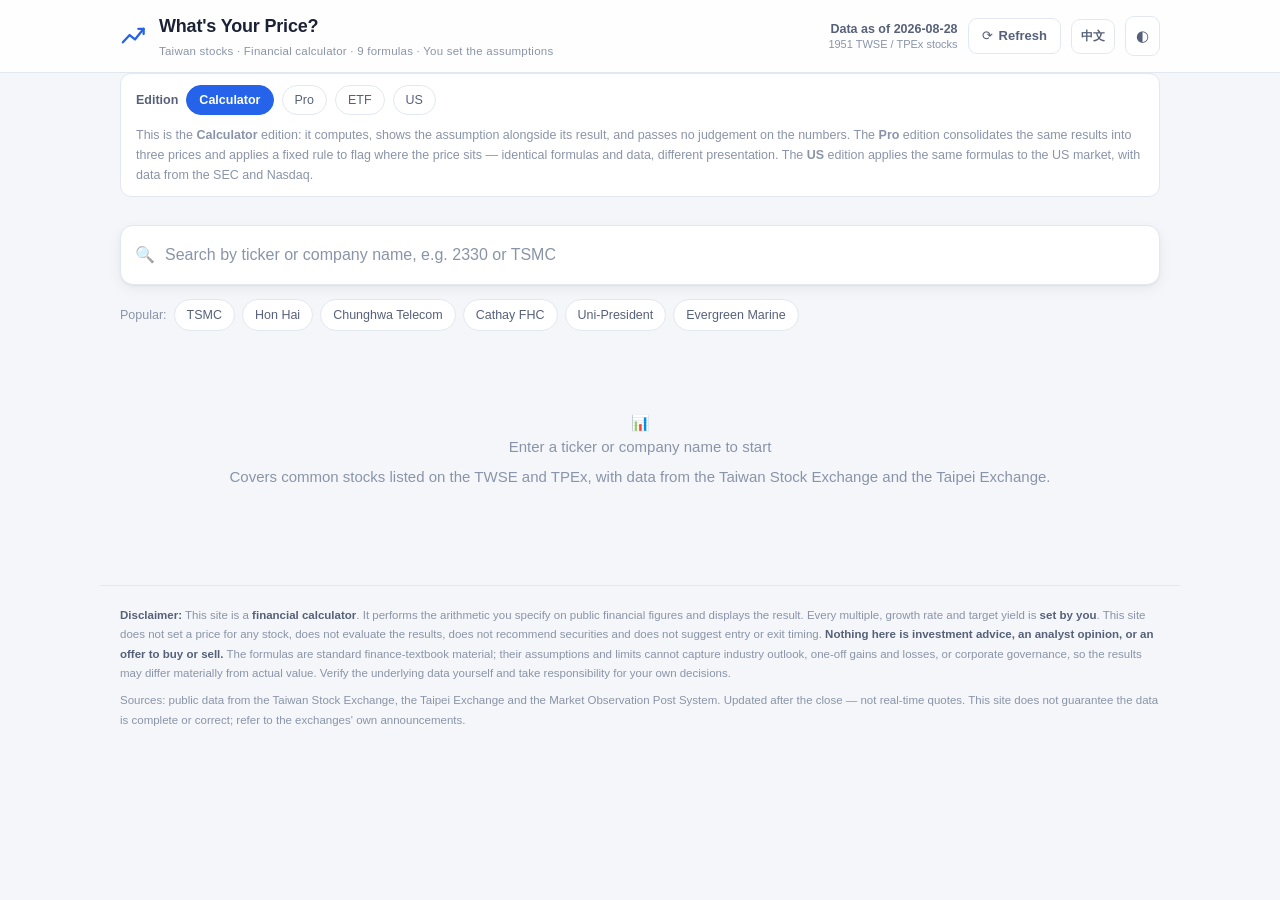
==== commit cbd9fa6e: "台股三頁與 ETF 頁完成中英雙語，四頁全部可切換 沿用美股頁那套機制：靜態文字中英兩份寫在 HTML 裡靠 CSS 切，程式產生的 文字（公式推導、不適用原因、彙總敘述）各頁自己維護 MSG 字典。" ====
--- a/index.html
+++ b/index.html
@@ -17,17 +17,18 @@
     <div class="brand">
       <span class="brand-mark" aria-hidden="true"><svg viewBox="0 0 28 28" fill="none" stroke="currentColor" stroke-width="2.4" stroke-linecap="round" stroke-linejoin="round"><polyline points="3,20 10,12.5 15.5,17 24.5,6"/><polyline points="19,6 24.5,6 24.5,11.5"/></svg></span>
       <div>
-        <h1>幾塊你要買？</h1>
-        <p class="brand-sub">財務計算工具箱 · 九種公式 · 假設參數由你設定</p>
+        <h1 data-en="What&#39;s Your Price?">幾塊你要買？</h1>
+        <p class="brand-sub" data-en="Taiwan stocks · Financial calculator · 9 formulas · You set the assumptions">財務計算工具箱 · 九種公式 · 假設參數由你設定</p>
       </div>
     </div>
     <div class="topbar-actions">
       <div class="datainfo">
-        <span id="dataDate" class="datainfo-date">載入中…</span>
+        <span id="dataDate" class="datainfo-date" data-en="Loading…">載入中…</span>
         <span id="dataCount" class="datainfo-count"></span>
       </div>
-      <button id="refreshBtn" class="btn btn-ghost" title="直接向證交所 / 櫃買中心抓取最新資料">
-        <span class="btn-ico">⟳</span> 更新資料
+      <button id="refreshBtn" class="btn btn-ghost" title="直接向證交所 / 櫃買中心抓取最新資料"
+              data-title-en="Fetch the latest data directly from the TWSE / TPEx">
+        <span class="btn-ico">⟳</span> <span data-en="Refresh">更新資料</span>
       </button>
       <button id="langBtn" class="btn btn-icon btn-lang" title="Switch to English">EN</button>
       <button id="themeBtn" class="btn btn-icon" title="切換深淺色"
@@ -39,14 +40,20 @@
 <main class="wrap">
 
   <nav class="editions">
-    <span class="editions-label">版本</span>
-    <a href="index.html" class="current">計算版</a>
-    <a href="pro.html">專業版</a>
+    <span class="editions-label" data-en="Edition">版本</span>
+    <a href="index.html" class="current" data-en="Calculator">計算版</a>
+    <a href="pro.html" data-en="Pro">專業版</a>
     <a href="etf.html">ETF</a>
-    <a href="us.html">美股</a>
-    <span class="editions-hint">目前是<strong>計算版</strong>：只做運算、顯示參數與對應結果，不對數值作評價。
+    <a href="us.html" data-en="US">美股</a>
+    <span class="editions-hint i18n-zh">目前是<strong>計算版</strong>：只做運算、顯示參數與對應結果，不對數值作評價。
       另一版會把結果整合成三個價位並依固定規則標示位階，兩版的公式與資料完全相同。
       <strong>美股</strong>版是同一套公式套在美國市場，資料改由 SEC 與那斯達克取得。</span>
+    <span class="editions-hint i18n-en">This is the <strong>Calculator</strong> edition: it computes,
+      shows the assumption alongside its result, and passes no judgement on the numbers. The
+      <strong>Pro</strong> edition consolidates the same results into three prices and applies a
+      fixed rule to flag where the price sits — identical formulas and data, different presentation.
+      The <strong>US</strong> edition applies the same formulas to the US market, with data from the
+      SEC and Nasdaq.</span>
   </nav>
 
   <!-- 搜尋 -->
@@ -54,22 +61,24 @@
     <div class="search-box">
       <span class="search-ico">🔍</span>
       <input id="q" type="search" autocomplete="off" spellcheck="false"
-             placeholder="輸入股票代號或名稱，例如 2330 或 台積電" aria-label="搜尋股票">
-      <button id="clearBtn" class="search-clear" hidden aria-label="清除">✕</button>
+             placeholder="輸入股票代號或名稱，例如 2330 或 台積電" aria-label="搜尋股票"
+             data-ph-en="Search by ticker or company name, e.g. 2330 or TSMC"
+             data-aria-en="Search Taiwan stocks">
+      <button id="clearBtn" class="search-clear" hidden aria-label="清除" data-aria-en="Clear">✕</button>
     </div>
     <ul id="suggest" class="suggest" hidden></ul>
     <div class="quickpicks">
-      <span class="quickpicks-label">熱門：</span>
-      <button class="chip" data-code="2330">台積電</button>
-      <button class="chip" data-code="2317">鴻海</button>
-      <button class="chip" data-code="2412">中華電</button>
-      <button class="chip" data-code="2882">國泰金</button>
-      <button class="chip" data-code="1216">統一</button>
-      <button class="chip" data-code="2603">長榮</button>
+      <span class="quickpicks-label" data-en="Popular:">熱門：</span>
+      <button class="chip" data-code="2330" data-en="TSMC">台積電</button>
+      <button class="chip" data-code="2317" data-en="Hon Hai">鴻海</button>
+      <button class="chip" data-code="2412" data-en="Chunghwa Telecom">中華電</button>
+      <button class="chip" data-code="2882" data-en="Cathay FHC">國泰金</button>
+      <button class="chip" data-code="1216" data-en="Uni-President">統一</button>
+      <button class="chip" data-code="2603" data-en="Evergreen Marine">長榮</button>
     </div>
   </section>
 
-  <div id="loading" class="state-msg">正在載入股價資料…</div>
+  <div id="loading" class="state-msg" data-en="Loading price data…">正在載入股價資料…</div>
   <div id="errorBox" class="state-msg state-error" hidden></div>
 
   <!-- 結果 -->
@@ -83,19 +92,19 @@
         <span id="sDate" class="tag tag-quiet">—</span>
       </div>
       <div class="stock-price">
-        <span class="label">收盤價</span>
+        <span class="label" data-en="Close">收盤價</span>
         <strong id="sPrice">—</strong>
-        <span class="unit">元</span>
+        <span class="unit" data-en="NT$">元</span>
       </div>
       <dl class="fundamentals">
-        <div><dt>EPS<small>近四季</small></dt><dd id="sEps">—</dd></div>
-        <div><dt>每股淨值<small>最近一季</small></dt><dd id="sBvps">—</dd></div>
-        <div><dt>ROE<small>近四季</small></dt><dd id="sRoe">—</dd></div>
-        <div><dt>現金股利<small>近一年</small></dt><dd id="sDps">—</dd></div>
-        <div><dt>本益比<small>目前</small></dt><dd id="sPe">—</dd></div>
-        <div><dt>股價淨值比<small>目前</small></dt><dd id="sPb">—</dd></div>
-        <div><dt>現金殖利率<small>目前</small></dt><dd id="sY">—</dd></div>
-        <div><dt>財報基準<small>—</small></dt><dd id="sFq">—</dd></div>
+        <div><dt data-en="EPS<small>TTM</small>">EPS<small>近四季</small></dt><dd id="sEps">—</dd></div>
+        <div><dt data-en="Book value / share<small>latest quarter</small>">每股淨值<small>最近一季</small></dt><dd id="sBvps">—</dd></div>
+        <div><dt data-en="ROE<small>TTM</small>">ROE<small>近四季</small></dt><dd id="sRoe">—</dd></div>
+        <div><dt data-en="Dividend / share<small>past year</small>">現金股利<small>近一年</small></dt><dd id="sDps">—</dd></div>
+        <div><dt data-en="P/E<small>current</small>">本益比<small>目前</small></dt><dd id="sPe">—</dd></div>
+        <div><dt data-en="P/B<small>current</small>">股價淨值比<small>目前</small></dt><dd id="sPb">—</dd></div>
+        <div><dt data-en="Dividend yield<small>current</small>">現金殖利率<small>目前</small></dt><dd id="sY">—</dd></div>
+        <div><dt data-en="Fiscal period<small>—</small>">財報基準<small>—</small></dt><dd id="sFq">—</dd></div>
       </dl>
       <div id="dilutionNote" class="dilution-note" hidden></div>
     </div>
@@ -103,14 +112,17 @@
     <!-- 綜合結論 -->
     <div class="card summary">
       <div class="summary-head">
-        <h3>計算值彙總</h3>
-        <p class="summary-sub">下方各公式在你設定的參數下算出的數值，做<strong>敘述統計</strong>。
+        <h3 data-en="Summary of computed values">計算值彙總</h3>
+        <p class="summary-sub i18n-zh">下方各公式在你設定的參數下算出的數值，做<strong>敘述統計</strong>。
           本站不對這些數值作評價，也不提供買賣建議。勾選卡片可調整納入哪些公式。</p>
+        <p class="summary-sub i18n-en"><strong>Descriptive statistics</strong> over the values the
+          formulas below produce under the assumptions you set. This site does not evaluate these
+          numbers and gives no buy or sell advice. Use the checkboxes to choose which formulas count.</p>
       </div>
       <div class="summary-grid">
-        <div class="sum-cell lo"><span class="sum-label">最小計算值</span><strong id="tCheap">—</strong></div>
-        <div class="sum-cell mid"><span class="sum-label">中位數</span><strong id="tFair">—</strong></div>
-        <div class="sum-cell hi"><span class="sum-label">最大計算值</span><strong id="tRich">—</strong></div>
+        <div class="sum-cell lo"><span class="sum-label" data-en="Minimum">最小計算值</span><strong id="tCheap">—</strong></div>
+        <div class="sum-cell mid"><span class="sum-label" data-en="Median">中位數</span><strong id="tFair">—</strong></div>
+        <div class="sum-cell hi"><span class="sum-label" data-en="Maximum">最大計算值</span><strong id="tRich">—</strong></div>
       </div>
       <div class="gauge">
         <div class="gauge-track">
@@ -118,7 +130,7 @@
           <div class="gauge-seg seg-fair"></div>
           <div class="gauge-seg seg-rich"></div>
           <div id="gaugeMark" class="gauge-mark" style="left:50%">
-            <span class="gauge-bubble">現價 <b id="gaugePrice">—</b></span>
+            <span class="gauge-bubble"><span data-en="Price">現價</span> <b id="gaugePrice">—</b></span>
           </div>
         </div>
         <div class="gauge-scale">
@@ -135,125 +147,158 @@
 
     <!-- 參數 -->
     <details class="card params">
-      <summary><h3>計算參數</h3><span class="params-hint">所有假設都由你設定，改動會立即重算</span></summary>
+      <summary><h3 data-en="Assumptions">計算參數</h3><span class="params-hint" data-en="Every assumption is yours; changes recalculate immediately">所有假設都由你設定，改動會立即重算</span></summary>
       <div class="params-body">
 
         <div class="param-group">
-          <h4>資料基準</h4>
+          <h4 data-en="Basis for the multiples">資料基準</h4>
           <label class="switch-row">
             <input type="checkbox" id="pUseBands" checked>
-            <span>優先使用「該股自身的歷史評價區間」（近 5 年 P20 / P50 / P80）</span>
+            <span data-en="Prefer this stock&#39;s own historical range (5-year P20 / P50 / P80)">優先使用「該股自身的歷史評價區間」（近 5 年 P20 / P50 / P80）</span>
           </label>
-          <p class="param-note">
+          <p class="param-note i18n-zh">
             這是該股自身過去 5 年實際交易出來的統計分位數，屬客觀歷史紀錄。
             關閉後，本益比類、股價淨值比法、股利法一律改用下方你自訂的固定倍數
             （股價營收比本來就只吃自訂倍數）。上櫃股票因來源未提供歷史資料，一律使用自訂倍數。
           </p>
-        </div>
-
-        <div class="param-group">
-          <h4>自訂每股盈餘（EPS）</h4>
-          <div class="param-row">
-            <label>預估年度 EPS
+          <p class="param-note i18n-en">
+            These are percentiles of how this stock actually traded over the past five years — an
+            objective historical record. Turn it off and the P/E family, price-to-book and dividend
+            methods all switch to the fixed multiples you set below (price-to-sales only ever uses
+            your own multiples). TPEx-listed stocks have no historical data from the source, so they
+            always use the fixed multiples.
+          </p>
+        </div>
+
+        <div class="param-group">
+          <h4 data-en="Your own EPS estimate">自訂每股盈餘（EPS）</h4>
+          <div class="param-row">
+            <label><span data-en="Estimated annual EPS">預估年度 EPS</span>
               <input type="number" id="pCustomEps" value="" min="0" max="9999" step="0.01"
-                     placeholder="留空 = 自動"> 元</label>
-          </div>
-          <p class="param-note">
+                     placeholder="留空 = 自動" data-ph-en="blank = automatic">
+              <span data-en="NT$">元</span></label>
+          </div>
+          <p class="param-note i18n-zh">
             填入數字後，所有以「預估 EPS」為基礎的公式（年化本益比、月營收動能、
             本益成長比、葛拉漢公式）一律改用你輸入的值，卡片會標示「你輸入的 EPS」。
             留空則沿用本站依季報與月營收算出的數字。
           </p>
-        </div>
-
-        <div class="param-group">
-          <h4>本益比倍數（無歷史資料時，年化版與近四季版共用）</h4>
-          <div class="param-row">
-            <label>低 <input type="number" id="pPeLo" value="10" min="1" max="100" step="0.5"> 倍</label>
-            <label>中 <input type="number" id="pPeMid" value="15" min="1" max="100" step="0.5"> 倍</label>
-            <label>高 <input type="number" id="pPeHi" value="20" min="1" max="100" step="0.5"> 倍</label>
-          </div>
-        </div>
-
-        <div class="param-group">
-          <h4>股價淨值比倍數（無歷史資料時）</h4>
-          <div class="param-row">
-            <label>低 <input type="number" id="pPbLo" value="0.8" min="0.1" max="20" step="0.1"> 倍</label>
-            <label>中 <input type="number" id="pPbMid" value="1.2" min="0.1" max="20" step="0.1"> 倍</label>
-            <label>高 <input type="number" id="pPbHi" value="1.8" min="0.1" max="20" step="0.1"> 倍</label>
-          </div>
-        </div>
-
-        <div class="param-group">
-          <h4>目標現金殖利率（無歷史資料時）</h4>
-          <div class="param-row">
-            <label>高 <input type="number" id="pYHi" value="6.25" min="0.1" max="30" step="0.05"> %</label>
-            <label>中 <input type="number" id="pYMid" value="5" min="0.1" max="30" step="0.05"> %</label>
-            <label>低 <input type="number" id="pYLo" value="3.125" min="0.1" max="30" step="0.05"> %</label>
-          </div>
-          <p class="param-note">
+          <p class="param-note i18n-en">
+            Enter a number and every formula built on an estimated EPS (forward P/E, monthly revenue
+            momentum, PEG, Graham) switches to your figure, and the card says so. Leave it blank to
+            keep the value derived from quarterly filings and monthly revenue.
+          </p>
+        </div>
+
+        <div class="param-group">
+          <h4 data-en="P/E multiples (when no history is available; shared by the forward and trailing versions)">本益比倍數（無歷史資料時，年化版與近四季版共用）</h4>
+          <div class="param-row">
+            <label><span data-en="Low">低</span> <input type="number" id="pPeLo" value="10" min="1" max="100" step="0.5"> <span data-en="x">倍</span></label>
+            <label><span data-en="Mid">中</span> <input type="number" id="pPeMid" value="15" min="1" max="100" step="0.5"> <span data-en="x">倍</span></label>
+            <label><span data-en="High">高</span> <input type="number" id="pPeHi" value="20" min="1" max="100" step="0.5"> <span data-en="x">倍</span></label>
+          </div>
+        </div>
+
+        <div class="param-group">
+          <h4 data-en="P/B multiples (when no history is available)">股價淨值比倍數（無歷史資料時）</h4>
+          <div class="param-row">
+            <label><span data-en="Low">低</span> <input type="number" id="pPbLo" value="0.8" min="0.1" max="20" step="0.1"> <span data-en="x">倍</span></label>
+            <label><span data-en="Mid">中</span> <input type="number" id="pPbMid" value="1.2" min="0.1" max="20" step="0.1"> <span data-en="x">倍</span></label>
+            <label><span data-en="High">高</span> <input type="number" id="pPbHi" value="1.8" min="0.1" max="20" step="0.1"> <span data-en="x">倍</span></label>
+          </div>
+        </div>
+
+        <div class="param-group">
+          <h4 data-en="Target dividend yield (when no history is available)">目標現金殖利率（無歷史資料時）</h4>
+          <div class="param-row">
+            <label><span data-en="High">高</span> <input type="number" id="pYHi" value="6.25" min="0.1" max="30" step="0.05"> %</label>
+            <label><span data-en="Mid">中</span> <input type="number" id="pYMid" value="5" min="0.1" max="30" step="0.05"> %</label>
+            <label><span data-en="Low">低</span> <input type="number" id="pYLo" value="3.125" min="0.1" max="30" step="0.05"> %</label>
+          </div>
+          <p class="param-note i18n-zh">
             殖利率與價格成反比，殖利率設得越高、算出的對應價越低。
             預設值 6.25 / 5 / 3.125% 即「現金股利 × 16 / 20 / 32 倍」的換算。
           </p>
-        </div>
-
-        <div class="param-group">
-          <h4>股價營收比倍數（P/S）</h4>
-          <div class="param-row">
-            <label>低 <input type="number" id="pPsLo" value="0.6" min="0.05" max="30" step="0.1"> 倍</label>
-            <label>中 <input type="number" id="pPsMid" value="1.2" min="0.05" max="30" step="0.1"> 倍</label>
-            <label>高 <input type="number" id="pPsHi" value="2.5" min="0.05" max="30" step="0.1"> 倍</label>
-          </div>
-          <p class="param-note">
+          <p class="param-note i18n-en">
+            Yield moves inversely to price: the higher the target yield, the lower the resulting
+            price. The defaults of 6.25 / 5 / 3.125% are the same thing as 16 / 20 / 32 times the
+            dividend.
+          </p>
+        </div>
+
+        <div class="param-group">
+          <h4 data-en="P/S multiples">股價營收比倍數（P/S）</h4>
+          <div class="param-row">
+            <label><span data-en="Low">低</span> <input type="number" id="pPsLo" value="0.6" min="0.05" max="30" step="0.1"> <span data-en="x">倍</span></label>
+            <label><span data-en="Mid">中</span> <input type="number" id="pPsMid" value="1.2" min="0.05" max="30" step="0.1"> <span data-en="x">倍</span></label>
+            <label><span data-en="High">高</span> <input type="number" id="pPsHi" value="2.5" min="0.05" max="30" step="0.1"> <span data-en="x">倍</span></label>
+          </div>
+          <p class="param-note i18n-zh">
             合理倍數因產業差異極大 —— 軟體與 IC 設計常在 5~10 倍，
             通路與代工可能低於 0.5 倍。務必依同業水準調整。
           </p>
-        </div>
-
-        <div class="param-group">
-          <h4>本益成長比（PEG）</h4>
-          <div class="param-row">
-            <label>低 PEG <input type="number" id="pPegLo" value="0.75" min="0.1" max="5" step="0.05"></label>
-            <label>中 PEG <input type="number" id="pPegMid" value="1" min="0.1" max="5" step="0.05"></label>
-            <label>高 PEG <input type="number" id="pPegHi" value="1.5" min="0.1" max="5" step="0.05"></label>
-            <label>成長率上限 <input type="number" id="pGCap" value="40" min="5" max="200" step="5"> %</label>
-          </div>
-          <p class="param-note">
+          <p class="param-note i18n-en">
+            Reasonable multiples vary enormously by industry — software and IC design often run
+            5–10x, distribution and contract manufacturing can be below 0.5x. Always adjust to the
+            peer group.
+          </p>
+        </div>
+
+        <div class="param-group">
+          <h4 data-en="PEG ratio">本益成長比（PEG）</h4>
+          <div class="param-row">
+            <label><span data-en="Low PEG">低 PEG</span> <input type="number" id="pPegLo" value="0.75" min="0.1" max="5" step="0.05"></label>
+            <label><span data-en="Mid PEG">中 PEG</span> <input type="number" id="pPegMid" value="1" min="0.1" max="5" step="0.05"></label>
+            <label><span data-en="High PEG">高 PEG</span> <input type="number" id="pPegHi" value="1.5" min="0.1" max="5" step="0.05"></label>
+            <label><span data-en="Growth cap">成長率上限</span> <input type="number" id="pGCap" value="40" min="5" max="200" step="5"> %</label>
+          </div>
+          <p class="param-note i18n-zh">
             PEG = 本益比 ÷ 盈餘成長率。文獻上常以 1 作為對照基準，這裡的三組值
             由你自行設定。成長率上限用來避免基期過低（例如去年只賺 0.1 元）
             算出極端的倍數。
           </p>
-        </div>
-
-        <div class="param-group">
-          <h4>葛拉漢公式　V = EPS × (8.5 + 2g)</h4>
-          <div class="param-row">
-            <label>成長率 g <input type="number" id="pGrahamG" value="5" min="-4" max="50" step="0.5"> %</label>
-            <label>敏感度 ± <input type="number" id="pGrahamSpan" value="2" min="0" max="20" step="0.5"> %</label>
-          </div>
-          <p class="param-note">
+          <p class="param-note i18n-en">
+            PEG = P/E ÷ earnings growth rate (%). The literature often uses 1 as a reference point;
+            the three values here are yours to set. The growth cap keeps a very low prior-year base
+            (last year earning NT$0.10, say) from producing an absurd multiple.
+          </p>
+        </div>
+
+        <div class="param-group">
+          <h4 data-en="Graham formula　V = EPS × (8.5 + 2g)">葛拉漢公式　V = EPS × (8.5 + 2g)</h4>
+          <div class="param-row">
+            <label><span data-en="Growth rate g">成長率 g</span> <input type="number" id="pGrahamG" value="5" min="-4" max="50" step="0.5"> %</label>
+            <label><span data-en="Sensitivity ±">敏感度 ±</span> <input type="number" id="pGrahamSpan" value="2" min="0" max="20" step="0.5"> %</label>
+          </div>
+          <p class="param-note i18n-zh">
             8.5 是葛拉漢 1962 年提出的「零成長公司」基準本益比。g 由你自行判斷輸入，
             本站不替任何個股預設成長率；敏感度用來同時看 g ± 若干百分點的結果。
           </p>
-        </div>
-
-        <div class="param-group">
-          <h4>ROE 法</h4>
-          <div class="param-row">
-            <label>要求報酬率 r <input type="number" id="pR" value="8" min="1" max="40" step="0.5"> %</label>
-            <label>永續成長率 g <input type="number" id="pG" value="2" min="0" max="15" step="0.5"> %</label>
-            <label>安全邊際 <input type="number" id="pMos" value="25" min="0" max="60" step="5"> %</label>
-          </div>
-          <p class="param-note">g 必須小於 r，否則模型無解。</p>
-        </div>
-
-        <button id="resetParams" class="btn btn-ghost btn-sm">還原預設值</button>
+          <p class="param-note i18n-en">
+            8.5 is the base P/E Graham observed for a no-growth company in 1962. You supply g —
+            this site never presets a growth rate for any stock. The sensitivity setting shows
+            g ± a few percentage points side by side.
+          </p>
+        </div>
+
+        <div class="param-group">
+          <h4 data-en="Return on equity method">ROE 法</h4>
+          <div class="param-row">
+            <label><span data-en="Required return r">要求報酬率 r</span> <input type="number" id="pR" value="8" min="1" max="40" step="0.5"> %</label>
+            <label><span data-en="Perpetual growth g">永續成長率 g</span> <input type="number" id="pG" value="2" min="0" max="15" step="0.5"> %</label>
+            <label><span data-en="Margin of safety">安全邊際</span> <input type="number" id="pMos" value="25" min="0" max="60" step="5"> %</label>
+          </div>
+          <p class="param-note" data-en="g must be less than r, otherwise the model has no solution.">g 必須小於 r，否則模型無解。</p>
+        </div>
+
+        <button id="resetParams" class="btn btn-ghost btn-sm" data-en="Reset to defaults">還原預設值</button>
       </div>
     </details>
 
     <!-- 方法說明 -->
     <details class="card explain">
-      <summary><h3>九種公式怎麼算？</h3></summary>
-      <div class="explain-body">
+      <summary><h3 data-en="How do the nine formulas work?">九種公式怎麼算？</h3></summary>
+      <div class="explain-body i18n-zh">
         <h4>1. 本益比法 —— 年化 EPS（Forward P/E）</h4>
         <p>交易所的本益比是用<strong>近四季 EPS</strong> 算的，反映過去一整年；
            獲利正在成長或衰退的公司，近四季會落後於現況。這個方法改用最新一期
@@ -357,20 +402,154 @@
 ROE  = EPS ÷ 每股淨值 = 股價淨值比 ÷ 本益比
 現金股利 = 收盤價 × 現金殖利率</pre>
       </div>
+      <div class="explain-body i18n-en">
+        <h4>1. P/E method — annualized EPS (Forward P/E)</h4>
+        <p>The exchange's P/E is computed from <strong>trailing twelve-month EPS</strong>, which
+           reflects the past year; for a company whose earnings are growing or shrinking, that lags
+           reality. This method instead takes the year-to-date cumulative EPS from the latest
+           quarterly filing and annualizes it:</p>
+        <pre>annualized EPS = year-to-date EPS ÷ quarter number × 4
+price = annualized EPS × your P/E multiple</pre>
+        <p>Q1 ×4, Q2 ×2, Q3 ×4/3, Q4 is the full year. <strong>The fewer the quarters, the more
+           extrapolation</strong>, so companies with pronounced seasonality or one-off items are
+           easily distorted — the card says how many quarters were used. As with the trailing
+           version below, the multiple defaults to this stock's own 5-year range.</p>
+        <p>Companies file on different schedules, so <strong>the quarter used differs by
+           stock</strong> — the card label says <code>annualized · 115Q2</code> or
+           <code>annualized · 115Q1</code> so you can see at a glance which filing the estimate
+           rests on. Stocks that have filed the latest quarter use it; those that have not fall
+           back to the previous quarter, so there is always a number.</p>
+        <p>Incidentally, the exchange publishes no P/E for companies that lost money over the
+           trailing four quarters, so the trailing method below reports that it does not apply —
+           but if the company has turned profitable this year, this annualized method still works.</p>
+
+        <h4>2. P/E method — trailing twelve months (Trailing P/E)</h4>
+        <pre>price = TTM EPS × your P/E multiple</pre>
+        <p>The most direct method; the multiple again defaults to this stock's own 5-year range.
+           It does not apply to loss-making companies (negative EPS or no published P/E), and
+           companies with volatile earnings are easily distorted.</p>
+
+        <h4>3. PEG ratio</h4>
+        <p>The blind spot of the P/E method is that it ignores growth entirely — at the same 20x
+           P/E, a company growing 5% a year and one growing 30% are worth wildly different amounts.
+           PEG puts growth in the denominator:</p>
+        <pre>PEG   = P/E ÷ earnings growth rate (%)
+price = estimated EPS this year × growth rate (%) × your target PEG</pre>
+        <p>The literature often uses PEG = 1 as a reference point; the three target values are
+           yours to set. Growth is taken as "estimated EPS this year ÷ last year's full-year EPS
+           − 1", with a cap (40% by default) so that a very low prior-year base cannot produce an
+           absurd target P/E. <strong>It does not apply when last year was a loss or this year is
+           shrinking</strong>, and cyclicals are easily overvalued at the peak.</p>
+
+        <h4>4. Monthly revenue momentum</h4>
+        <p>Taiwan requires listed companies to publish the previous month's revenue by the 10th,
+           making it the <strong>most timely</strong> fundamental data available — about 35 days
+           ahead of the quarterly report, which is due 45 days after quarter-end. When earnings
+           momentum turns, monthly revenue shows it first.</p>
+        <pre>estimated annual revenue = year-to-date revenue ÷ months elapsed × 12
+estimated annual EPS     = estimated annual revenue × (cumulative EPS ÷ cumulative revenue)
+price                    = estimated annual EPS × your P/E multiple</pre>
+        <p>The term in brackets is "how much EPS each dollar of revenue contributes", derived from
+           the quarterly filing — so there is no need to look up the share count, and it
+           automatically absorbs the average tax rate and non-operating items.
+           <strong>It assumes the net margin stays stable</strong>, so companies whose gross margin
+           swings will be off. Financial and insurance companies have no comparable revenue concept
+           and are excluded.</p>
+
+        <h4>5. Graham formula</h4>
+        <p>The simplified formula from the revised edition of Graham's <em>The Intelligent
+           Investor</em>:</p>
+        <pre>V = EPS × (8.5 + 2g)</pre>
+        <p><strong>8.5</strong> is the base P/E Graham observed for a no-growth company in 1962;
+           <strong>g</strong> is the expected annual growth rate (%).</p>
+        <p>This site <strong>never presets g for any stock</strong> — you enter it under
+           "Assumptions", and the card lists g ± your sensitivity setting so you can see directly
+           how much the assumption moves the answer. EPS defaults to the estimate derived from
+           quarterly filings and monthly revenue; you can override it with your own figure.</p>
+        <p>Worth noting: this is an empirical formula from the 1960s that ignores the interest-rate
+           environment (the original also has a version adjusted by AAA corporate bond yields) and
+           produces very high multiples for high-growth companies. Judge its applicability yourself.</p>
+
+        <h4>6. Return on equity method</h4>
+        <p>Uses how efficiently a company earns for its shareholders to infer what its book value
+           should be worth. Derived from the Gordon growth model:</p>
+        <pre>fair P/B = (ROE − g) ÷ (r − g)
+price    = book value per share × the model's P/B</pre>
+        <p>r is your required annual return and g your assumed long-run growth rate; both are your
+           inputs. When ROE exceeds r the model returns a multiple above book value, and below r
+           the reverse; the bounds then follow from your margin of safety.
+           <strong>ROE must exceed g</strong> for this to mean anything.</p>
+
+        <h4>7. Price / book (P/B Ratio)</h4>
+        <pre>price = book value per share × your P/B multiple</pre>
+        <p>The multiple defaults to this stock's own 5-year P20 / P50 / P80. Suited to asset-heavy
+           companies and those with volatile earnings (financials, construction, cyclicals),
+           because book value is steadier than earnings.</p>
+
+        <h4>8. Price / sales (P/S Ratio)</h4>
+        <p>Revenue is <strong>always positive</strong>, so companies not yet profitable can still
+           be valued — a group none of the earnings-based methods above can handle.</p>
+        <pre>revenue per share = estimated annual revenue × (quarterly EPS ÷ quarterly net income)
+price             = revenue per share × your P/S multiple</pre>
+        <p>The term in brackets equals 1 ÷ share count (when loss-making, numerator and denominator
+           share a sign, so it stays positive), which is why the share count never has to be looked
+           up.</p>
+        <p><strong>Excluded from the summary by default.</strong> Reasonable multiples vary
+           enormously by industry — software and IC design often run 5–10x, distribution and
+           contract manufacturing can be below 0.5x — and there is no universal default. Adjust the
+           assumptions to the peer level first, then tick it in. It also ignores profitability
+           entirely, so a company with high revenue and years of losses will be overvalued; always
+           read it alongside the other methods.</p>
+
+        <h4>9. Dividend method (discounted cash dividend)</h4>
+        <pre>price = dividend per share ÷ your target yield</pre>
+        <p>Yield moves inversely to price, so the highest target yield gives the lowest price. The
+           classic approach is 16x the dividend (6.25%), 20x (5%) and 32x (3.125%). Suited to mature
+           companies with stable payouts; it does not apply to companies that pay nothing or pay
+           erratically.</p>
+
+        <h4>Adjusting for stock-dividend dilution</h4>
+        <p>When a company pays a <strong>stock dividend</strong> the share count grows, so EPS and
+           book value per share should be diluted in step. But on the ex-dividend date the exchange
+           divides the <strong>already-diluted price</strong> by EPS that has
+           <strong>not</strong> been restated for the new share count — testing Twinhead, Hwayu and
+           Fartek, P/E and P/B all gapped 20–30% along with the price on the ex-date while EPS did
+           not move at all.</p>
+        <p>Taken at face value, the EPS and book value this site derives would be too high,
+           inflating the prices from the P/E, P/B and ROE methods alike. So whenever an ex-dividend
+           date falls after the end of the reference fiscal quarter, this site divides EPS and book
+           value per share by (1 + stock dividend ratio) to restore them, and flags it on the stock
+           card. ROE is a ratio of the two and is unaffected.</p>
+        <p><strong>Two known limits:</strong> for a combined stock-and-cash dividend on the same
+           day, public data cannot separate the stock ratio from the cash portion, so this site
+           flags it without correcting; and the historical valuation ranges carry the same
+           stock-dividend discontinuities, so for frequent payers the "5-year range" runs slightly
+           wider than reality.</p>
+
+        <h4>Where the numbers come from</h4>
+        <p>The TWSE and TPEx publish each stock's closing price, P/E, P/B and dividend yield daily,
+           and this site derives the rest from those:</p>
+        <pre>EPS                  = close ÷ P/E
+book value per share = close ÷ P/B
+ROE                  = EPS ÷ book value per share = P/B ÷ P/E
+dividend per share   = close × dividend yield</pre>
+      </div>
     </details>
 
   </section>
 
   <section id="empty" class="empty">
     <p class="empty-ico">📊</p>
-    <p>輸入股票代號或名稱開始估價</p>
-    <p class="empty-sub">收錄上市與上櫃普通股，資料來自臺灣證券交易所與證券櫃檯買賣中心</p>
+    <p data-en="Enter a ticker or company name to start">輸入股票代號或名稱開始估價</p>
+    <p class="empty-sub i18n-zh">收錄上市與上櫃普通股，資料來自臺灣證券交易所與證券櫃檯買賣中心</p>
+    <p class="empty-sub i18n-en">Covers common stocks listed on the TWSE and TPEx, with data from
+      the Taiwan Stock Exchange and the Taipei Exchange.</p>
   </section>
 
 </main>
 
 <footer class="foot wrap">
-  <p class="disclaimer">
+  <p class="disclaimer i18n-zh">
     <strong>免責聲明：</strong>本站是<strong>財務計算工具</strong>，功能為對公開財務數字執行
     使用者指定的四則運算並顯示結果。所有倍數、成長率、目標殖利率等假設<strong>均由使用者自行設定</strong>，
     本站不對任何個股設定價位、不對計算結果作出評價、不推介標的、不提供買賣時點，
@@ -378,10 +557,26 @@
     公式為公開的財務教科書內容，其假設與限制無法反映產業前景、一次性損益、公司治理等因素，
     計算結果與實際價值可能有重大差異。使用者應自行查證原始資料並自負決策責任。
   </p>
-  <p class="foot-src">
+  <p class="disclaimer i18n-en">
+    <strong>Disclaimer:</strong> This site is a <strong>financial calculator</strong>. It performs
+    the arithmetic you specify on public financial figures and displays the result. Every multiple,
+    growth rate and target yield is <strong>set by you</strong>. This site does not set a price for
+    any stock, does not evaluate the results, does not recommend securities and does not suggest
+    entry or exit timing. <strong>Nothing here is investment advice, an analyst opinion, or an offer
+    to buy or sell.</strong> The formulas are standard finance-textbook material; their assumptions
+    and limits cannot capture industry outlook, one-off gains and losses, or corporate governance,
+    so the results may differ materially from actual value. Verify the underlying data yourself and
+    take responsibility for your own decisions.
+  </p>
+  <p class="foot-src i18n-zh">
     資料來源：臺灣證券交易所、證券櫃檯買賣中心、公開資訊觀測站之公開資料。
     盤後更新，非即時報價。本站不保證資料完整與正確，請以各交易所公告為準。
   </p>
+  <p class="foot-src i18n-en">
+    Sources: public data from the Taiwan Stock Exchange, the Taipei Exchange and the Market
+    Observation Post System. Updated after the close — not real-time quotes. This site does not
+    guarantee the data is complete or correct; refer to the exchanges' own announcements.
+  </p>
 </footer>
 
 <script src="assets/app.js"></script>
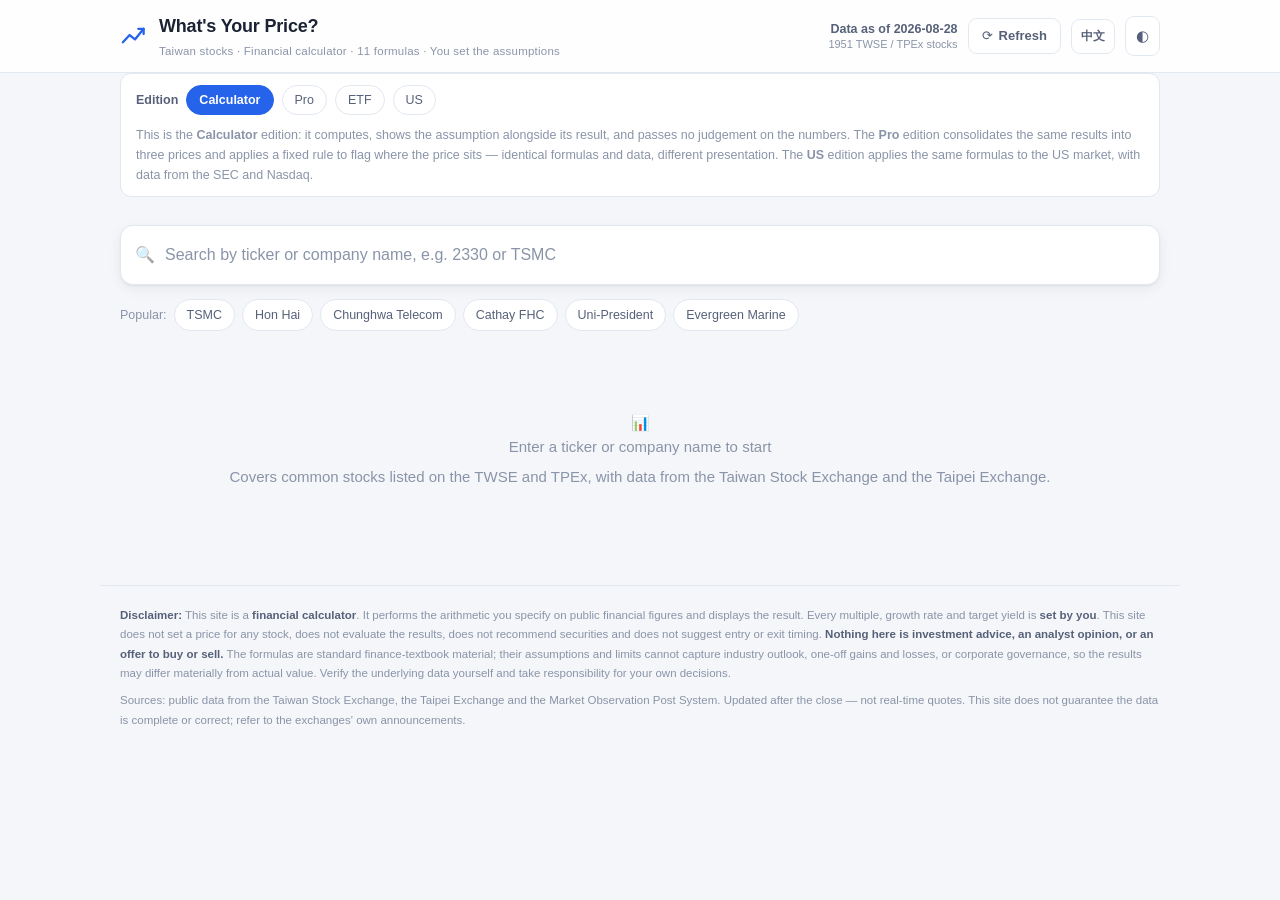
==== commit 159057d6: "台股加上 P/OCF 與葛拉漢數字，並修好勾選卡片看不到彙總變動的問題 勾選的 bug：數字其實一直有重算（實測計算版與專業版都正確），問題是彙總卡 在頁面上方，公式卡從它下方一千多 px 才開始、再" ====
--- a/index.html
+++ b/index.html
@@ -4,7 +4,7 @@
 <meta charset="utf-8">
 <meta name="viewport" content="width=device-width, initial-scale=1">
 <title data-en="What's Your Price? | Taiwan Calculator">幾塊你要買？ ｜ 計算版</title>
-<meta name="description" content="台股財務計算工具箱：以本益比、股價淨值比、殖利率、葛拉漢公式等九種公開財務公式，依你自訂的假設參數計算對應股價。資料取自證交所與櫃買中心公開資訊，不提供投資建議。"
+<meta name="description" content="台股財務計算工具箱：以本益比、股價淨值比、殖利率、葛拉漢公式、營業現金流等十一種公開財務公式，依你自訂的假設參數計算對應股價。資料取自證交所與櫃買中心公開資訊，不提供投資建議。"
       data-en="Taiwan stock financial calculator: nine public finance formulas — P/E, P/B, dividend yield, the Graham formula and more — computing a corresponding price from the assumptions you set. Data from the TWSE and TPEx. Not investment advice.">
 <link rel="stylesheet" href="assets/style.css">
 <script src="assets/i18n.js"></script>
@@ -18,7 +18,7 @@
       <span class="brand-mark" aria-hidden="true"><svg viewBox="0 0 28 28" fill="none" stroke="currentColor" stroke-width="2.4" stroke-linecap="round" stroke-linejoin="round"><polyline points="3,20 10,12.5 15.5,17 24.5,6"/><polyline points="19,6 24.5,6 24.5,11.5"/></svg></span>
       <div>
         <h1 data-en="What&#39;s Your Price?">幾塊你要買？</h1>
-        <p class="brand-sub" data-en="Taiwan stocks · Financial calculator · 9 formulas · You set the assumptions">財務計算工具箱 · 九種公式 · 假設參數由你設定</p>
+        <p class="brand-sub" data-en="Taiwan stocks · Financial calculator · 11 formulas · You set the assumptions">財務計算工具箱 · 十一種公式 · 假設參數由你設定</p>
       </div>
     </div>
     <div class="topbar-actions">
@@ -104,6 +104,10 @@
         <div><dt data-en="P/E<small>current</small>">本益比<small>目前</small></dt><dd id="sPe">—</dd></div>
         <div><dt data-en="P/B<small>current</small>">股價淨值比<small>目前</small></dt><dd id="sPb">—</dd></div>
         <div><dt data-en="Dividend yield<small>current</small>">現金殖利率<small>目前</small></dt><dd id="sY">—</dd></div>
+        <div><dt data-en="Net income<small>TTM</small>">近四季淨利<small>推算</small></dt><dd id="sNi">—</dd></div>
+        <div><dt data-en="Market cap">市值</dt><dd id="sMc">—</dd></div>
+        <div><dt data-en="Shares outstanding<small>common</small>">在外流通股數<small>普通股</small></dt><dd id="sSh">—</dd></div>
+        <div><dt data-en="Paid-in capital">股本<small>實收資本額</small></dt><dd id="sCap">—</dd></div>
         <div><dt data-en="Fiscal period<small>—</small>">財報基準<small>—</small></dt><dd id="sFq">—</dd></div>
       </dl>
       <div id="dilutionNote" class="dilution-note" hidden></div>
@@ -142,6 +146,18 @@
       <p id="verdict" class="verdict">—</p>
     </div>
 
+
+    <!-- 捲到公式卡時，彙總已在畫面外，這條列補上即時回饋 -->
+    <div id="miniBar" class="minibar" aria-live="polite">
+      <span class="minibar-label" id="mbLabel" data-en="Summary">彙總</span>
+      <span class="minibar-cells">
+        <span class="minibar-cell lo"><i id="mbL1">—</i><b id="mbV1">—</b></span>
+        <span class="minibar-cell mid"><i id="mbL2">—</i><b id="mbV2">—</b></span>
+        <span class="minibar-cell hi"><i id="mbL3">—</i><b id="mbV3">—</b></span>
+      </span>
+      <span class="minibar-count" id="mbCount">—</span>
+    </div>
+
     <!-- 計算公式 -->
     <div id="methods" class="methods"></div>
 
@@ -245,6 +261,26 @@
         </div>
 
         <div class="param-group">
+          <h4 data-en="Price / operating cash flow multiples">股價營業現金流比倍數（P/OCF）</h4>
+          <div class="param-row">
+            <label><span data-en="Low">低</span> <input type="number" id="pOcfLo" value="8" min="1" max="200" step="1"> <span data-en="x">倍</span></label>
+            <label><span data-en="Mid">中</span> <input type="number" id="pOcfMid" value="15" min="1" max="200" step="1"> <span data-en="x">倍</span></label>
+            <label><span data-en="High">高</span> <input type="number" id="pOcfHi" value="25" min="1" max="200" step="1"> <span data-en="x">倍</span></label>
+          </div>
+          <p class="param-note i18n-zh">
+            這是<strong>營業</strong>現金流，還沒扣資本支出。重資本支出的產業
+            （半導體、電信、航運）實際能自由運用的錢比這個數字少很多，倍數要抓得比較低。
+            全市場約有三分之一的公司營業現金流為負，那些會標示不適用。
+          </p>
+          <p class="param-note i18n-en">
+            This is <strong>operating</strong> cash flow, before capital expenditure.
+            Capital-intensive industries (semiconductors, telecom, shipping) keep far less than this
+            figure suggests, so use lower multiples for them. About a third of the market has
+            negative operating cash flow; those report that the method does not apply.
+          </p>
+        </div>
+
+        <div class="param-group">
           <h4 data-en="PEG ratio">本益成長比（PEG）</h4>
           <div class="param-row">
             <label><span data-en="Low PEG">低 PEG</span> <input type="number" id="pPegLo" value="0.75" min="0.1" max="5" step="0.05"></label>
@@ -297,7 +333,7 @@
 
     <!-- 方法說明 -->
     <details class="card explain">
-      <summary><h3 data-en="How do the nine formulas work?">九種公式怎麼算？</h3></summary>
+      <summary><h3 data-en="How do the eleven formulas work?">十一種公式怎麼算？</h3></summary>
       <div class="explain-body i18n-zh">
         <h4>1. 本益比法 —— 年化 EPS（Forward P/E）</h4>
         <p>交易所的本益比是用<strong>近四季 EPS</strong> 算的，反映過去一整年；
@@ -349,6 +385,63 @@
            EPS 預設採用本站依季報／月營收算出的預估值，你也可以在參數區覆寫成自己的數字。</p>
         <p>需要注意：此式是 1960 年代的經驗公式，未考慮利率環境（原著另有以 AAA 公司債
            殖利率調整的版本），對高成長股會給出很高的倍數，請自行判斷適用性。</p>
+
+        <h4>5b. 葛拉漢數字（Graham Number）—— 和上面那個不是同一件事</h4>
+        <p><strong>先講清楚差別，這兩個很容易混。</strong>上面第 5 種是葛拉漢<strong>公式</strong>，
+           這個是葛拉漢<strong>數字</strong>，出處相同但用途完全相反：</p>
+        <table class="rules-table">
+          <tr><td><b>葛拉漢公式</b><br>V = EPS × (8.5 + 2g)</td>
+              <td><b>估值</b>　吃你輸入的成長率 g，g 給多少答案就差多少。
+                  它回答「如果它照這個速度成長，值多少？」</td></tr>
+          <tr><td><b>葛拉漢數字</b><br>V = √(本益比 × 股價淨值比 × EPS × 每股淨值)</td>
+              <td><b>上限</b>　完全不含成長假設。
+                  它回答「在不違反估值紀律的前提下，最多能付多少？」</td></tr>
+        </table>
+        <p>葛拉漢在《The Intelligent Investor》給防禦型投資人的兩條門檻是
+           <strong>本益比不超過 15</strong>、<strong>股價淨值比不超過 1.5</strong>。
+           但這兩條分開看會有漏洞 —— 一家本益比 8 倍、股價淨值比 3 倍的公司，
+           兩條各過一條卻可能兩邊都不便宜。所以葛拉漢把它們合併成一條，
+           限制的是<strong>兩者的乘積</strong>：</p>
+        <pre>本益比 × 股價淨值比 ≤ 15 × 1.5 = 22.5
+
+而 本益比 × 股價淨值比 = (股價 ÷ EPS) × (股價 ÷ 每股淨值)
+                      = 股價² ÷ (EPS × 每股淨值)
+
+所以 股價 ≤ √(22.5 × EPS × 每股淨值)</pre>
+        <p>右邊那個開根號就是葛拉漢數字。本站不寫死 22.5，而是<strong>直接沿用你在
+           「計算參數」設定的三組本益比與股價淨值比配對相乘</strong> ——
+           把它們設成 15 與 1.5，就會回到葛拉漢的原始版本。</p>
+        <p><strong>它對誰不公平：</strong>公式裡有每股淨值，所以品牌、專利、軟體這些
+           不進資產負債表的資產完全不算數。輕資產的軟體、IC 設計、通路公司天生就會
+           被它判定為「太貴」，這不是它們真的貴，是這個公式看不到它們的資產。
+           台股還有另一個問題 —— 它假設盈餘與淨值都是穩定的，景氣循環股在獲利高峰時
+           EPS 灌水，算出來的上限會跟著虛高。</p>
+
+        <h4>10. 股價營業現金流比（P/OCF）</h4>
+        <p>前面九種公式全部建立在<strong>盈餘、淨值、營收、股利</strong>上，
+           沒有一個看現金。盈餘含折舊攤銷與各種應計項目，可以在不動用任何現金的
+           情況下被調整；營業活動現金流是<strong>真的收進來的錢</strong>。
+           兩者長期背離通常值得追究。</p>
+        <pre>年化營業現金流 = 年初至今累計 ÷ 已公布季數 × 4
+每股營業現金流 = 年化營業現金流 ÷ 在外流通股數
+對應價         = 每股營業現金流 × 你設定的 P/OCF 倍數</pre>
+        <p>以台積電為例：本益比 28 倍，但股價營業現金流比只有 21 倍 ——
+           因為它每年提列的折舊極高，那筆錢在會計上是費用、實際上並沒有流出去。
+           重資產產業普遍會出現這種「現金流比帳面盈餘好看」的情形。</p>
+        <p><strong>三個限制要先知道。</strong></p>
+        <p>其一，這是<strong>營業</strong>現金流，<strong>還沒扣資本支出</strong>。
+           美股頁用的是自由現金流（再扣掉資本支出），台股做不到同一件事 ——
+           公開資訊觀測站的彙總現金流量表<strong>只有營業、投資、籌資三大活動的合計，
+           沒有資本支出欄位，也沒有折舊攤銷</strong>，要拿到得逐檔翻財報附註。
+           所以台積電那 21 倍看起來便宜，但它每年的資本支出吃掉絕大部分營業現金流，
+           真正能自由運用的錢少很多。<strong>重資本支出的產業要自己把這一段扣回去。</strong></p>
+        <p>其二，<strong>現金流受營運資金波動影響極大</strong>。存貨、應收帳款的季節性
+           會讓單一期間的數字大幅跳動 —— 鴻海 115Q2 的累計營業現金流甚至是負的，
+           那不代表它不賺錢，是備料與帳期的時間差。用半年推全年容易失真，
+           務必搭配多年趨勢一起看。</p>
+        <p>其三，<strong>金融保險業不適用</strong>。銀行的現金流量表結構完全不同，
+           營業活動出現大額負值屬常態，不能照字面解讀。全市場約有三分之一的公司
+           營業現金流為負或缺資料，這些會直接標示不適用。</p>
 
         <h4>6. ROE 法（股東權益報酬率法）</h4>
         <p>用公司「幫股東賺錢的效率」反推它的淨值該值多少倍。由高登成長模型推導：</p>
@@ -469,6 +562,70 @@
         <p>Worth noting: this is an empirical formula from the 1960s that ignores the interest-rate
            environment (the original also has a version adjusted by AAA corporate bond yields) and
            produces very high multiples for high-growth companies. Judge its applicability yourself.</p>
+
+        <h4>5b. The Graham Number — not the same thing as the formula above</h4>
+        <p><strong>The difference first, because these two are easily confused.</strong>
+           Method 5 above is the Graham <strong>formula</strong>; this is the Graham
+           <strong>Number</strong>. Same author, opposite purpose:</p>
+        <table class="rules-table">
+          <tr><td><b>Graham formula</b><br>V = EPS × (8.5 + 2g)</td>
+              <td><b>A valuation.</b> Driven by the growth rate you enter — change g and the answer
+                  changes with it. It answers "what is it worth if it grows at this rate?"</td></tr>
+          <tr><td><b>Graham Number</b><br>V = √(P/E × P/B × EPS × book value)</td>
+              <td><b>A ceiling.</b> No growth assumption at all. It answers "what is the most I can
+                  pay without breaking valuation discipline?"</td></tr>
+        </table>
+        <p>In <em>The Intelligent Investor</em> Graham gives the defensive investor two thresholds:
+           <strong>P/E no higher than 15</strong> and <strong>P/B no higher than 1.5</strong>. Taken
+           separately they leave a gap — a company at 8x earnings and 3x book passes one and fails
+           the other, yet may be cheap on neither basis. So Graham combined them into a single
+           constraint on <strong>the product</strong>:</p>
+        <pre>P/E × P/B ≤ 15 × 1.5 = 22.5
+
+and  P/E × P/B = (price ÷ EPS) × (price ÷ book value)
+               = price² ÷ (EPS × book value)
+
+so   price ≤ √(22.5 × EPS × book value)</pre>
+        <p>That square root is the Graham Number. This site does not hard-code 22.5 — it
+           <strong>pairs and multiplies the three P/E and P/B multiples you set under
+           "Assumptions"</strong>. Set those to 15 and 1.5 and you get Graham's original.</p>
+        <p><strong>Who it treats unfairly:</strong> book value is in the formula, so brands,
+           patents and software that never reach the balance sheet count for nothing. Asset-light
+           software, IC design and distribution companies are flagged "too expensive" by
+           construction — not because they are expensive, but because this formula cannot see their
+           assets. It also assumes earnings and book value are stable, so cyclicals at a profit peak
+           carry an inflated EPS and therefore an inflated ceiling.</p>
+
+        <h4>10. Price / operating cash flow (P/OCF)</h4>
+        <p>The nine formulas above all rest on <strong>earnings, book value, revenue and
+           dividends</strong> — not one of them looks at cash. Earnings contain depreciation,
+           amortisation and every kind of accrual, and can be adjusted without any cash moving.
+           Operating cash flow is <strong>money actually received</strong>. A persistent gap between
+           the two is usually worth investigating.</p>
+        <pre>annualized operating cash flow = year-to-date ÷ quarters filed × 4
+operating cash flow per share  = annualized figure ÷ shares outstanding
+price                          = operating cash flow per share × your P/OCF multiple</pre>
+        <p>TSMC is a good example: 28x earnings but only 21x operating cash flow, because its annual
+           depreciation charge is enormous — an accounting expense that never leaves the bank.
+           Capital-heavy industries generally look better on cash flow than on reported earnings.</p>
+        <p><strong>Three limits to know up front.</strong></p>
+        <p>First, this is <strong>operating</strong> cash flow, <strong>before capital
+           expenditure</strong>. The US edition uses free cash flow (capex deducted); Taiwan cannot
+           do the same, because the MOPS aggregate cash flow statement carries
+           <strong>only the operating, investing and financing totals — no capex line and no
+           depreciation</strong>, which would mean opening every company's filing notes one by one.
+           So TSMC's 21x looks cheap, but its annual capex consumes most of that operating cash flow
+           and far less is genuinely free. <strong>For capital-intensive industries you have to
+           deduct that yourself.</strong></p>
+        <p>Second, <strong>cash flow swings hard with working capital</strong>. Seasonal inventory
+           and receivables move the figure sharply between periods — Hon Hai's cumulative operating
+           cash flow for 115Q2 was actually negative, which does not mean it is unprofitable, only
+           that stocking and payment timing fell that way. Annualizing from half a year is easily
+           distorted; read it alongside a multi-year trend.</p>
+        <p>Third, <strong>it does not apply to financials</strong>. Bank cash flow statements are
+           structured completely differently and large negative operating figures are normal, so the
+           number cannot be read literally. About a third of the market has negative or missing
+           operating cash flow; those report that the method does not apply.</p>
 
         <h4>6. Return on equity method</h4>
         <p>Uses how efficiently a company earns for its shareholders to infer what its book value
--- a/assets/style.css
+++ b/assets/style.css
@@ -560,3 +560,45 @@
 html[data-lang="zh"] .i18n-zh { display: revert !important; }
 html[data-lang="en"] .i18n-zh { display: none !important; }
 html[data-lang="en"] .i18n-en { display: revert !important; }
+
+
+/* ── 迷你彙總列 ─────────────────────────────────────────────
+   彙總卡在頁面上方，九張公式卡從它下方 1,100px 才開始、再往下延伸 1,200px，
+   所以使用者捲到卡片去勾選時，彙總早就滾出畫面 —— 數字有重算，只是看不到，
+   看起來就像「勾了沒反應」。這條列在彙總卡捲出畫面後貼在頂列下方補上回饋。 */
+.minibar {
+  position: sticky; top: 57px; z-index: 40;
+  margin: 0 0 14px; border-radius: 11px;
+  background: color-mix(in srgb, var(--surface) 92%, transparent);
+  backdrop-filter: saturate(180%) blur(12px);
+  border: 1px solid var(--border); box-shadow: var(--shadow);
+  display: flex; align-items: center; gap: 14px; flex-wrap: wrap;
+  padding: 9px 15px; font-size: 12.5px;
+  /* 預設不占空間，由 JS 依彙總卡是否可見決定 */
+  opacity: 0; transform: translateY(-6px); pointer-events: none;
+  transition: opacity .18s ease, transform .18s ease;
+}
+.minibar.show { opacity: 1; transform: none; pointer-events: auto; }
+.minibar-label { color: var(--text-dim); font-weight: 600; flex-shrink: 0; }
+.minibar-cells { display: flex; gap: 12px; flex-wrap: wrap; }
+.minibar-cell { display: flex; align-items: baseline; gap: 5px; }
+.minibar-cell i { font-style: normal; color: var(--text-dim); font-size: 11px; }
+.minibar-cell b { font-weight: 700; font-variant-numeric: tabular-nums; }
+.minibar-cell.lo b  { color: var(--num-lo); }
+.minibar-cell.mid b { color: var(--num-mid); }
+.minibar-cell.hi b  { color: var(--num-hi); }
+.minibar-count { margin-left: auto; color: var(--text-dim); }
+/* 數字變動時閃一下，讓「勾選有生效」看得見 */
+@keyframes minibar-flash {
+  0% { background: var(--accent-sf); }
+  100% { background: transparent; }
+}
+.minibar.bump { animation: minibar-flash .5s ease; }
+@media (prefers-reduced-motion: reduce) {
+  .minibar { transition: none; }
+  .minibar.bump { animation: none; }
+}
+@media (max-width: 640px) {
+  .minibar { top: 53px; font-size: 12px; padding: 8px 12px; gap: 10px; }
+  .minibar-count { margin-left: 0; width: 100%; }
+}
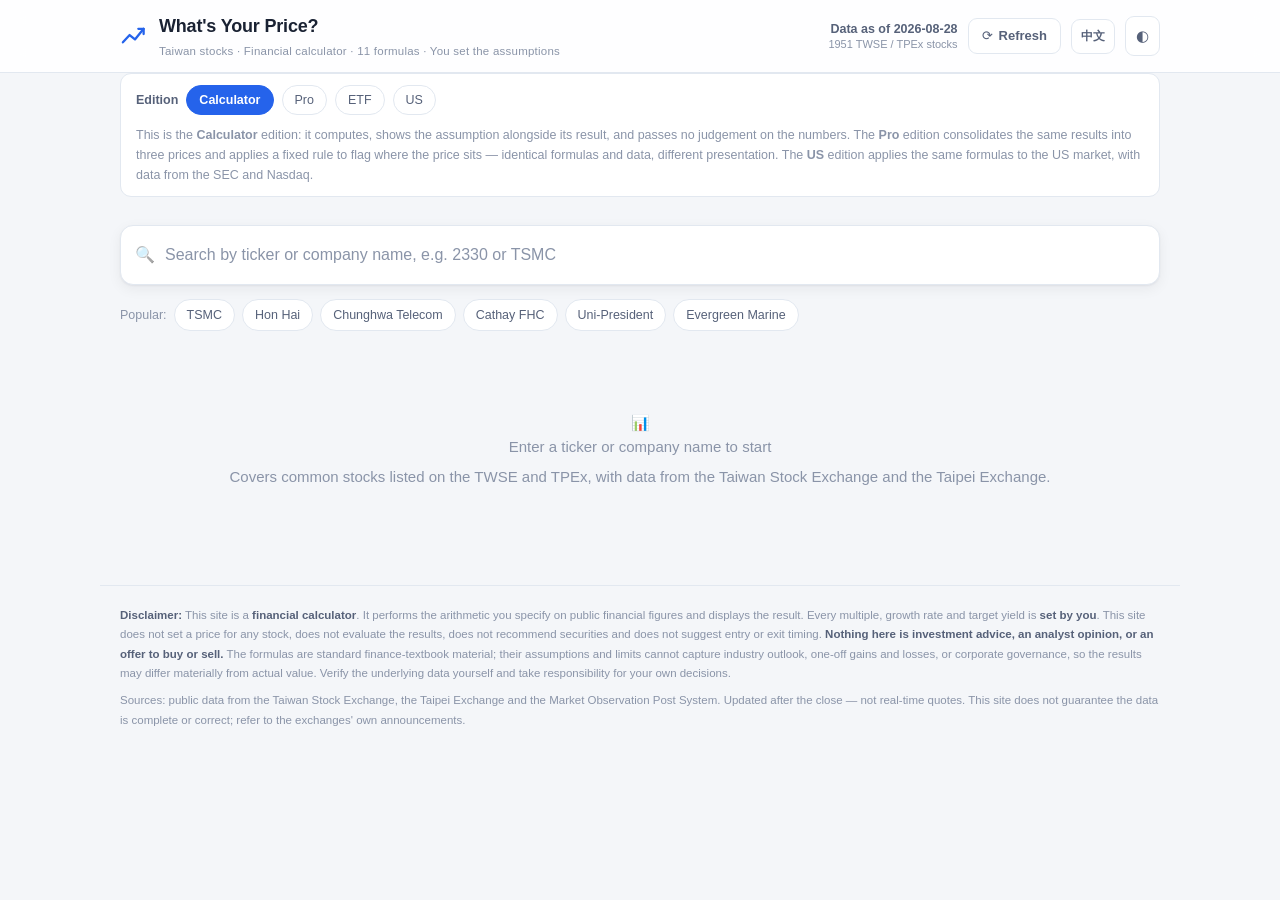
==== commit 35e32291: "新增獲利品質區塊：毛利率與營業利益率走勢 定位刻意和估價公式分開 —— 不是第十二種公式，不進彙總統計，樣式也另做一塊。 站上公式的分母幾乎都是盈餘，這一塊回答的是「那個盈餘的品質如何」。  台股不必" ====
--- a/index.html
+++ b/index.html
@@ -111,6 +111,22 @@
         <div><dt data-en="Fiscal period<small>—</small>">財報基準<small>—</small></dt><dd id="sFq">—</dd></div>
       </dl>
       <div id="dilutionNote" class="dilution-note" hidden></div>
+
+      <div id="marginBox" class="margins" hidden>
+        <div class="margins-head">
+          <h4 data-en="Earnings quality">獲利品質</h4>
+          <span class="margins-sub i18n-zh">毛利率與營業利益率的走勢。<b>這不是估價指標，不納入上方彙總</b> ——
+            它看的是各公式分母的那個「盈餘」品質如何。</span>
+          <span class="margins-sub i18n-en">Gross and operating margin over time.
+            <b>Not a valuation input and not included in the summary above</b> — it shows the quality
+            of the earnings the formulas divide by.</span>
+        </div>
+        <table class="margins-table">
+          <thead><tr id="mgHead"></tr></thead>
+          <tbody id="mgBody"></tbody>
+        </table>
+        <p id="mgNote" class="margins-note"></p>
+      </div>
     </div>
 
     <!-- 綜合結論 -->
--- a/assets/style.css
+++ b/assets/style.css
@@ -602,3 +602,36 @@
   .minibar { top: 53px; font-size: 12px; padding: 8px 12px; gap: 10px; }
   .minibar-count { margin-left: 0; width: 100%; }
 }
+
+
+/* ── 獲利品質（毛利率／營業利益率）─────────────────────────
+   刻意和上面的估價卡分開呈現：這不是估價指標，不進彙總統計。
+   它回答的是另一個問題 —— 各公式分母的那個「盈餘」品質如何。 */
+.margins {
+  margin-top: 14px; border: 1px solid var(--border); border-radius: 11px;
+  background: var(--surface-2); padding: 12px 15px 14px;
+}
+.margins-head {
+  display: flex; align-items: baseline; gap: 8px; flex-wrap: wrap; margin-bottom: 10px;
+}
+.margins-head h4 { margin: 0; font-size: 13px; }
+.margins-head .margins-sub { font-size: 11.5px; color: var(--text-dim); }
+.margins-table { width: 100%; border-collapse: collapse; font-size: 12.5px; }
+.margins-table th, .margins-table td {
+  padding: 5px 8px; text-align: right; font-variant-numeric: tabular-nums;
+}
+.margins-table th:first-child, .margins-table td:first-child {
+  text-align: left; color: var(--text-mid); font-weight: 600; white-space: nowrap;
+}
+.margins-table thead th {
+  font-size: 11px; color: var(--text-dim); font-weight: 600;
+  border-bottom: 1px solid var(--border);
+}
+.margins-table tbody td { font-weight: 650; }
+.margins-table .now { color: var(--accent); }
+.margins-note { margin: 10px 0 0; font-size: 11.5px; color: var(--text-dim); line-height: 1.65; }
+.margins-note b { color: var(--text-mid); }
+@media (max-width: 640px) {
+  .margins-table { font-size: 12px; }
+  .margins-table th, .margins-table td { padding: 4px 5px; }
+}
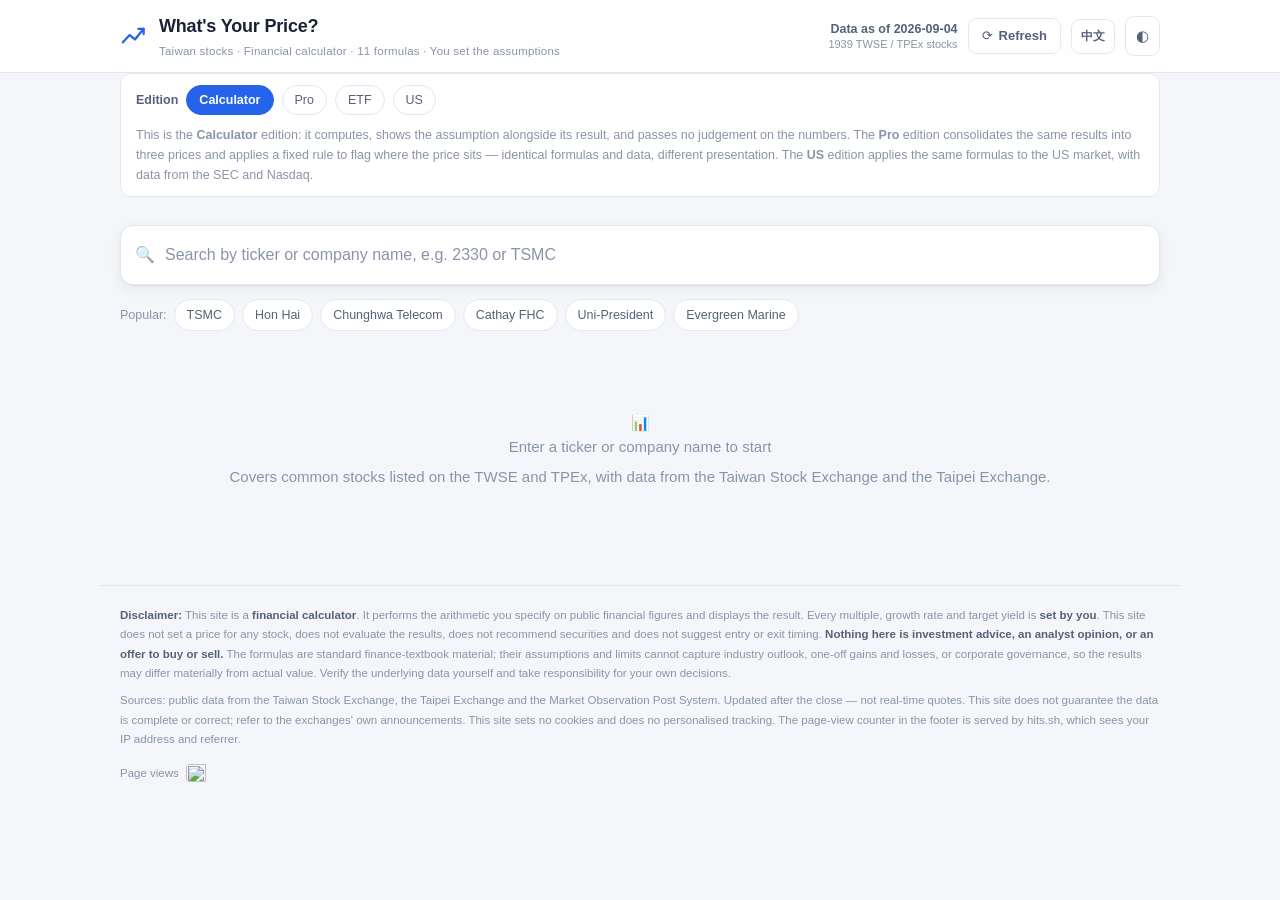
==== commit 855009f9: "repo 更名為 stock，並在頁尾加上瀏覽人次 網址由 luckylongan.github.io/stock-fair-value/ 縮短為 .../stock/。 注意：GitHub 只轉址 " ====
--- a/index.html
+++ b/index.html
@@ -744,11 +744,18 @@
   <p class="foot-src i18n-zh">
     資料來源：臺灣證券交易所、證券櫃檯買賣中心、公開資訊觀測站之公開資料。
     盤後更新，非即時報價。本站不保證資料完整與正確，請以各交易所公告為準。
+    本站不使用 Cookie、不做個人化追蹤；頁尾的瀏覽人次由 hits.sh 計數，該服務會看到你的 IP 與來源網址。
   </p>
   <p class="foot-src i18n-en">
     Sources: public data from the Taiwan Stock Exchange, the Taipei Exchange and the Market
     Observation Post System. Updated after the close — not real-time quotes. This site does not
     guarantee the data is complete or correct; refer to the exchanges' own announcements.
+    This site sets no cookies and does no personalised tracking. The page-view counter in the footer is served by hits.sh, which sees your IP address and referrer.
+  </p>
+  <p class="hitbox">
+    <span class="hitlabel" data-en="Page views">瀏覽人次</span>
+    <img class="hitcount" src="https://hits.sh/luckylongan.github.io/stock.svg?label=&amp;color=2563eb&amp;labelColor=2563eb&amp;style=flat"
+         alt="" aria-hidden="true" decoding="async" width="48" height="20">
   </p>
 </footer>
 
--- a/assets/style.css
+++ b/assets/style.css
@@ -635,3 +635,14 @@
   .margins-table { font-size: 12px; }
   .margins-table th, .margins-table td { padding: 4px 5px; }
 }
+
+
+/* ── 瀏覽人次 ───────────────────────────────────────────────
+   徽章自帶背景色，所以標籤與數值都用中間調（slate / accent），
+   深淺兩種主題下都讀得到，不必為了換色而載入第二張圖 ——
+   那會讓每次瀏覽被記成兩次。 */
+.hitbox {
+  margin: 14px 0 0; display: flex; align-items: center; gap: 7px;
+  font-size: 11.5px; color: var(--text-dim);
+}
+.hitbox .hitcount { display: block; height: 18px; width: auto; border-radius: 4px; }
